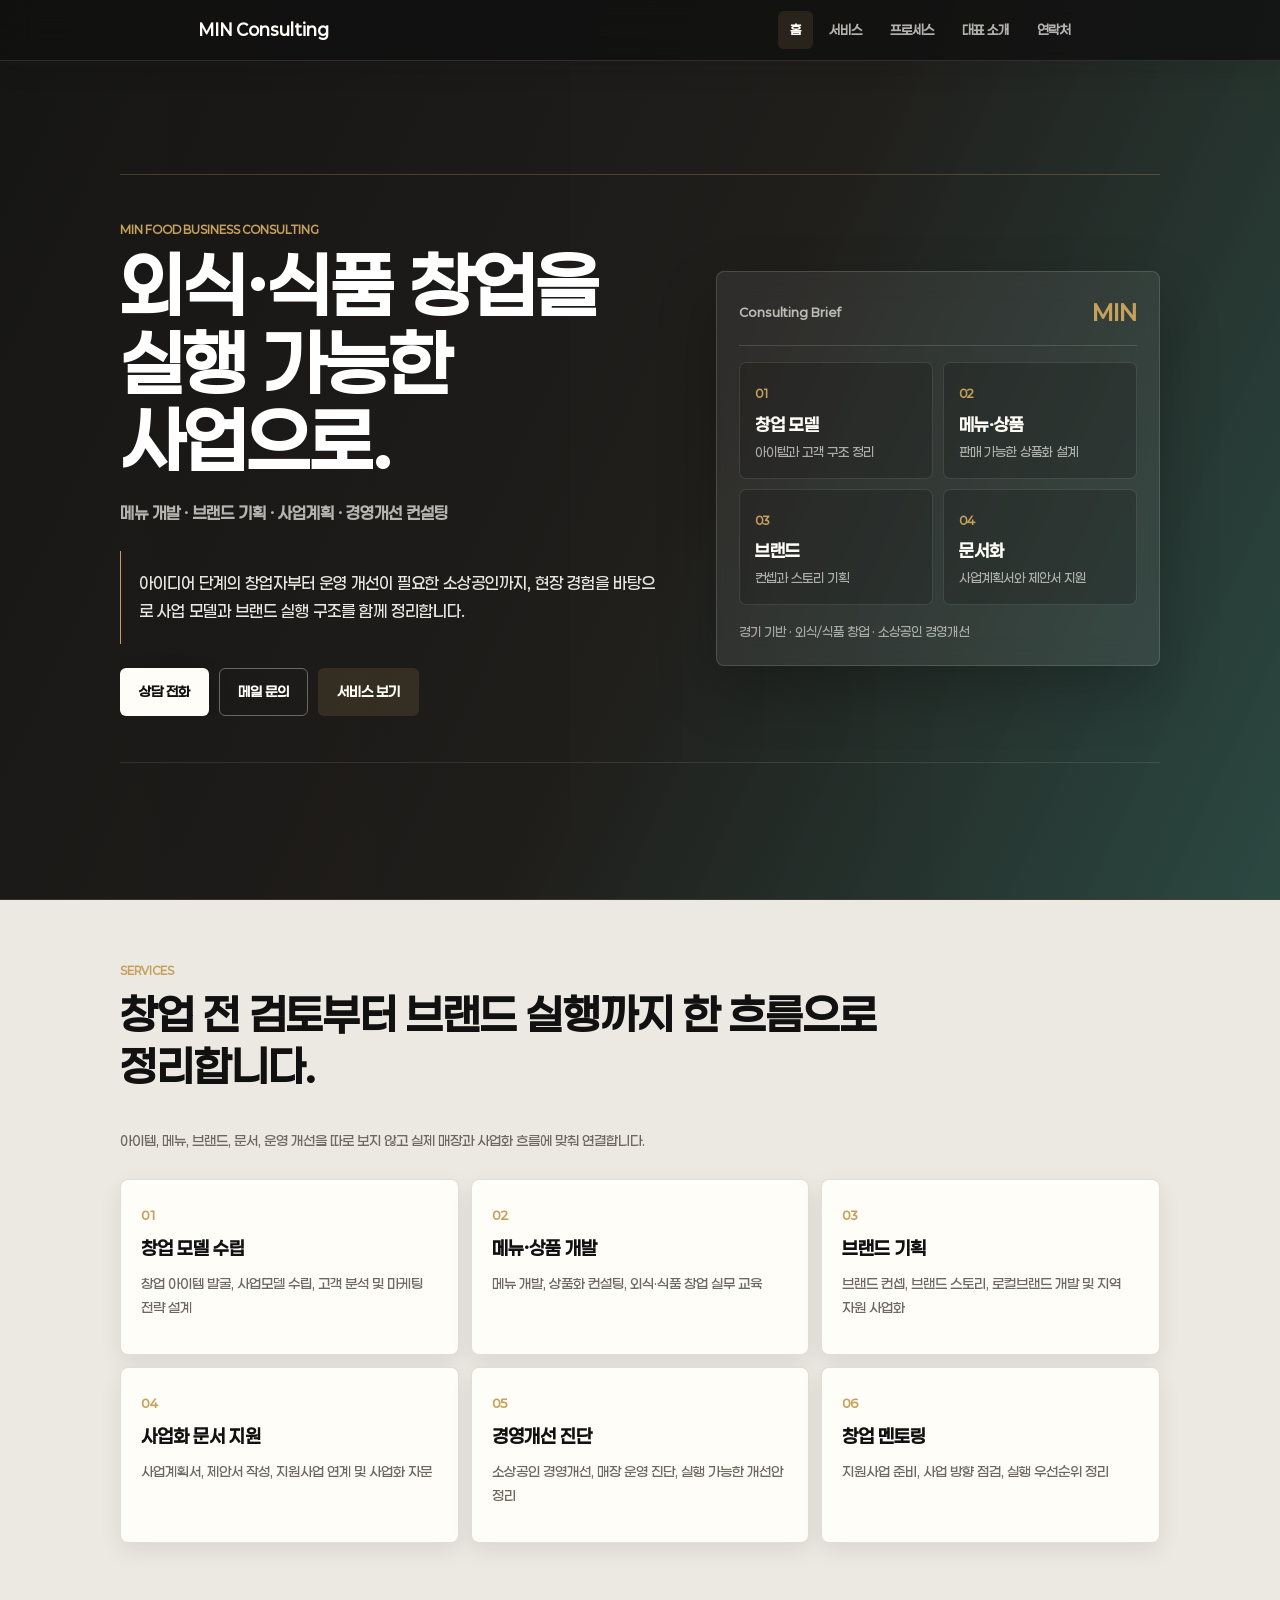
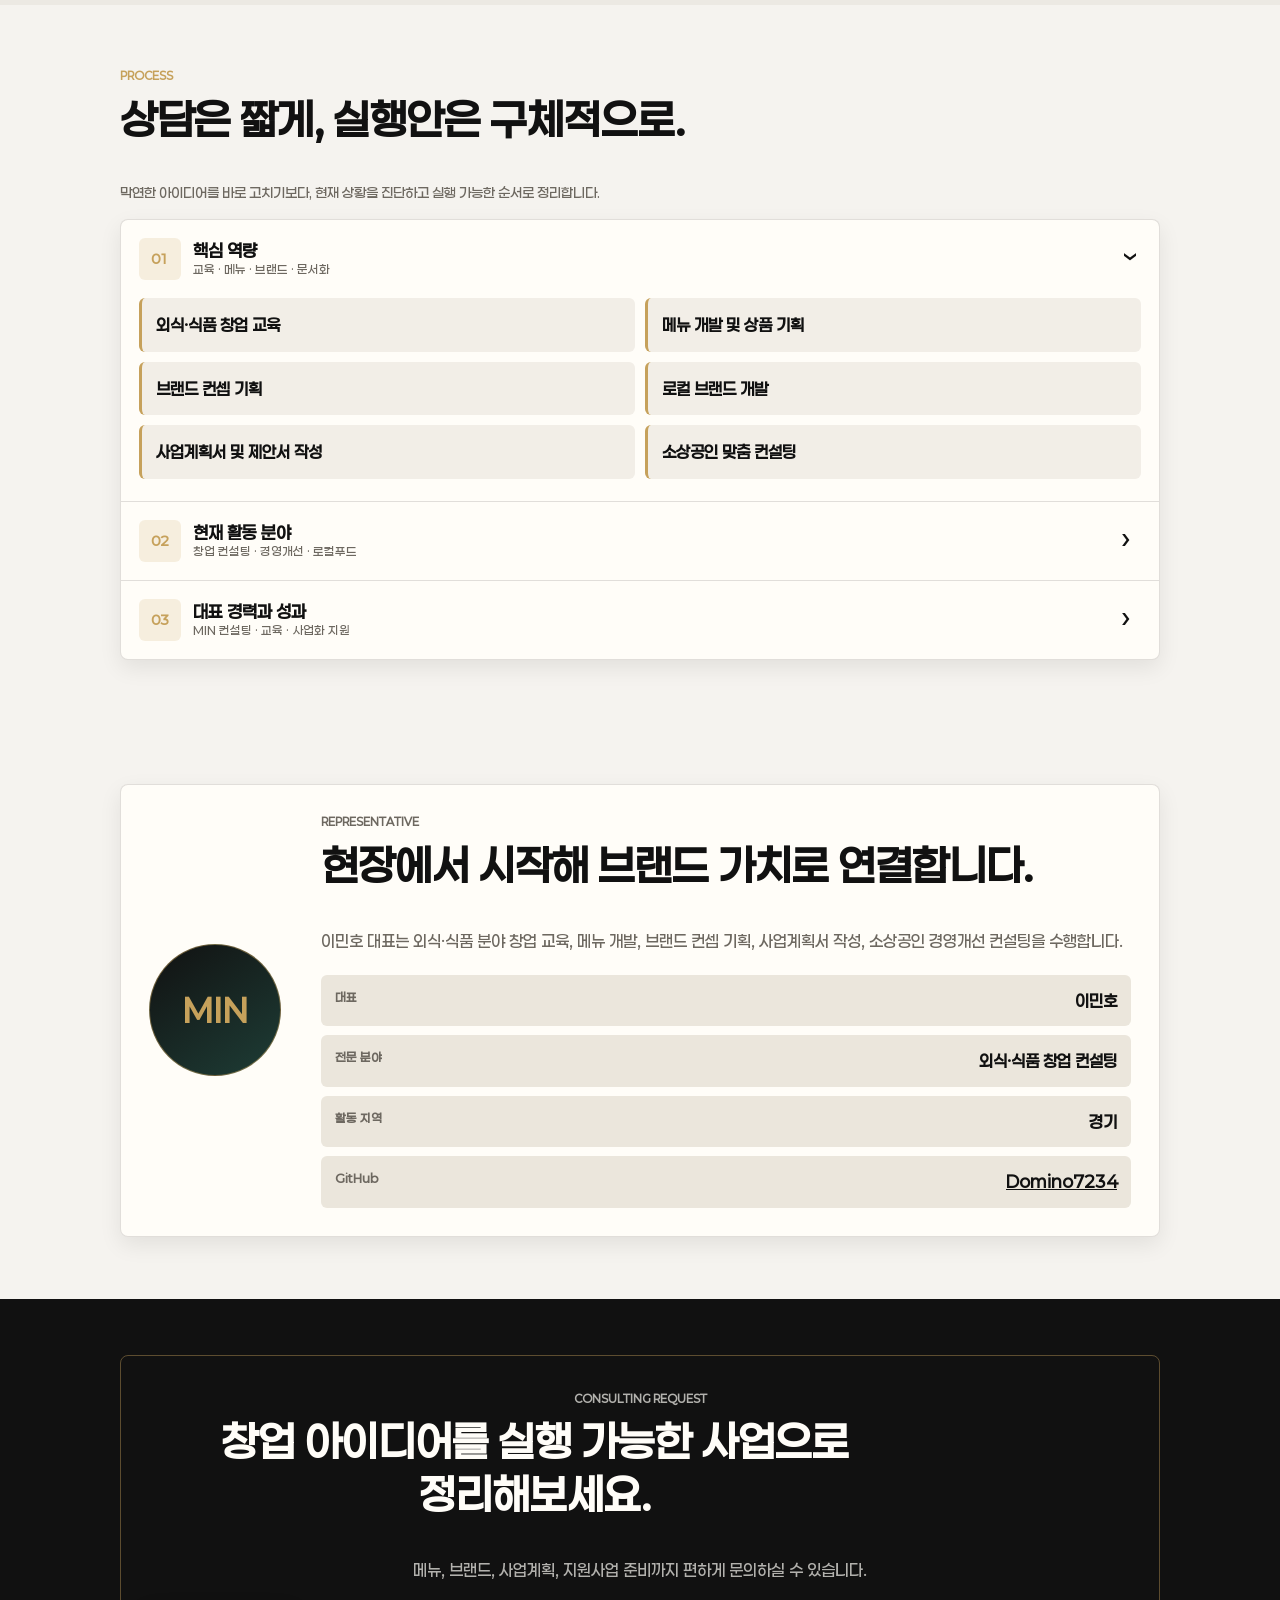
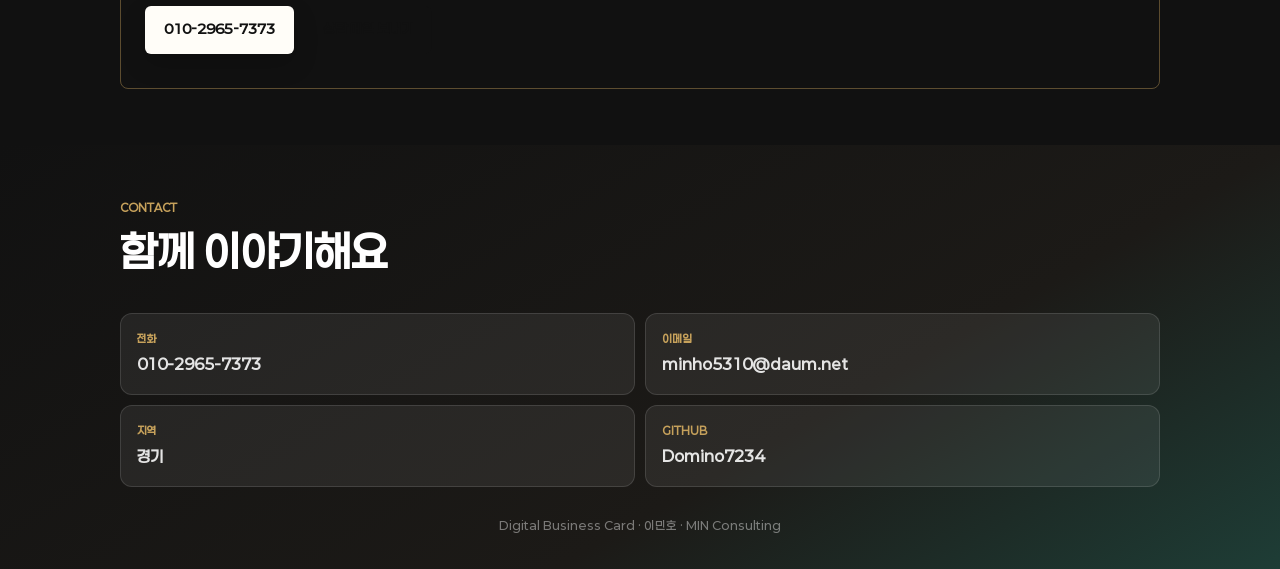
==== index.html @ 5d07cb57 "Redesign homepage as consulting landing page" ====
<!DOCTYPE html>
<html lang="ko">
<head>
  <meta charset="UTF-8">
  <meta name="viewport" content="width=device-width, initial-scale=1.0">
  <meta name="robots" content="index, follow">
  <title>외식·식품 창업 컨설팅 | 메뉴개발·브랜드기획 전문 | MIN 컨설팅</title>
  <meta name="description" content="MIN 외식·식품 창업 컨설팅은 외식·식품 창업 교육, 메뉴 개발, 브랜드 컨셉 기획, 사업계획서 작성 및 소상공인 경영개선 컨설팅을 제공합니다. 지역 자원과 고객 가치를 연결하는 현장 중심 컨설팅 서비스를 만나보세요.">
  <meta name="keywords" content="이민호, MIN 컨설팅, 외식창업컨설팅, 식품창업컨설팅, 브랜드컨셉기획, 메뉴개발컨설팅, 로컬브랜드육성">
  <link rel="canonical" href="https://domino7234.github.io/">

  <!-- 네이버 서치어드바이저 소유확인 meta 태그를 여기에 추가하세요. -->
  <meta name="naver-site-verification" content="aeb1286077ca233926a2002114c1d528a092b69b" />
  <!-- Google Search Console 소유확인 meta 태그를 여기에 추가하세요. -->
  <meta name="google-site-verification" content="A2od-NyFrzpLevlYjCFHyFyH1TAP7k2us31-oEGdANU" />

  <meta property="og:title" content="외식·식품 창업 컨설팅 | 메뉴개발·브랜드기획 전문 | MIN 컨설팅">
  <meta property="og:description" content="MIN 외식·식품 창업 컨설팅은 외식·식품 창업 교육, 메뉴 개발, 브랜드 컨셉 기획, 사업계획서 작성 및 소상공인 경영개선 컨설팅을 제공합니다. 지역 자원과 고객 가치를 연결하는 현장 중심 컨설팅 서비스를 만나보세요.">
  <meta property="og:type" content="profile">
  <meta property="og:url" content="https://domino7234.github.io/">
  <meta property="og:image" content="https://domino7234.github.io/assets/profile.jpg">
  <meta name="theme-color" content="#111111">
  <link rel="icon" type="image/png" href="./assets/favicon.png">
  <link rel="apple-touch-icon" href="./assets/favicon.png">

  <link rel="preconnect" href="https://fonts.googleapis.com">
  <link rel="preconnect" href="https://fonts.gstatic.com" crossorigin>
  <link href="https://fonts.googleapis.com/css2?family=Noto+Sans+KR:wght@400;500;600;700&family=Noto+Serif+KR:wght@500;600;700&display=swap" rel="stylesheet">
  <link rel="stylesheet" href="./style.css">
</head>
<body>
  <a class="skip-link" href="#main">본문 바로가기</a>

  <header class="site-header">
    <nav class="nav" aria-label="주요 메뉴">
      <a class="nav-logo" href="#hero">MIN Consulting</a>
      <button class="nav-toggle" type="button" aria-expanded="false" aria-controls="navLinks" aria-label="메뉴 열기">
        <span></span><span></span><span></span>
      </button>
      <ul class="nav-links" id="navLinks">
        <li><a href="#hero">홈</a></li>
        <li><a href="#services">서비스</a></li>
        <li><a href="#process">프로세스</a></li>
        <li><a href="#profile">대표 소개</a></li>
        <li><a href="#contact">연락처</a></li>
      </ul>
    </nav>
  </header>

  <main id="main">
    <section class="hero" id="hero">
      <div class="hero-inner reveal">
        <div class="hero-copy">
          <p class="eyebrow">MIN Food Business Consulting</p>
          <h1>외식·식품 창업을<br>실행 가능한 사업으로.</h1>
          <p class="hero-title">메뉴 개발 · 브랜드 기획 · 사업계획 · 경영개선 컨설팅</p>
          <p class="hero-message">아이디어 단계의 창업자부터 운영 개선이 필요한 소상공인까지, 현장 경험을 바탕으로 사업 모델과 브랜드 실행 구조를 함께 정리합니다.</p>
          <div class="button-row">
            <a class="btn btn-primary" href="tel:01029657373">상담 전화</a>
            <a class="btn btn-outline" href="mailto:minho5310@daum.net?subject=MIN%20%EC%BB%A8%EC%84%A4%ED%8C%85%20%EB%AC%B8%EC%9D%98">메일 문의</a>
            <a class="btn btn-soft" href="#services">서비스 보기</a>
          </div>
        </div>
        <div class="hero-panel" aria-label="컨설팅 핵심 영역">
          <div class="panel-header">
            <span>Consulting Brief</span>
            <strong>MIN</strong>
          </div>
          <div class="panel-grid">
            <div><span>01</span><b>창업 모델</b><p>아이템과 고객 구조 정리</p></div>
            <div><span>02</span><b>메뉴·상품</b><p>판매 가능한 상품화 설계</p></div>
            <div><span>03</span><b>브랜드</b><p>컨셉과 스토리 기획</p></div>
            <div><span>04</span><b>문서화</b><p>사업계획서와 제안서 지원</p></div>
          </div>
          <p class="panel-note">경기 기반 · 외식/식품 창업 · 소상공인 경영개선</p>
        </div>
      </div>
    </section>

    <section class="section services-section reveal" id="services">
      <div class="section-inner">
        <p class="section-label">Services</p>
        <h2>창업 전 검토부터 브랜드 실행까지 한 흐름으로 정리합니다.</h2>
        <p class="section-guide">아이템, 메뉴, 브랜드, 문서, 운영 개선을 따로 보지 않고 실제 매장과 사업화 흐름에 맞춰 연결합니다.</p>
        <div class="service-grid">
          <article><span>01</span><h3>창업 모델 수립</h3><p>창업 아이템 발굴, 사업모델 수립, 고객 분석 및 마케팅 전략 설계</p></article>
          <article><span>02</span><h3>메뉴·상품 개발</h3><p>메뉴 개발, 상품화 컨설팅, 외식·식품 창업 실무 교육</p></article>
          <article><span>03</span><h3>브랜드 기획</h3><p>브랜드 컨셉, 브랜드 스토리, 로컬브랜드 개발 및 지역 자원 사업화</p></article>
          <article><span>04</span><h3>사업화 문서 지원</h3><p>사업계획서, 제안서 작성, 지원사업 연계 및 사업화 자문</p></article>
          <article><span>05</span><h3>경영개선 진단</h3><p>소상공인 경영개선, 매장 운영 진단, 실행 가능한 개선안 정리</p></article>
          <article><span>06</span><h3>창업 멘토링</h3><p>지원사업 준비, 사업 방향 점검, 실행 우선순위 정리</p></article>
        </div>
      </div>
    </section>

    <section class="section process-section reveal" id="process">
      <div class="section-inner">
        <p class="section-label">Process</p>
        <h2>상담은 짧게, 실행안은 구체적으로.</h2>
        <p class="section-guide">막연한 아이디어를 바로 고치기보다, 현재 상황을 진단하고 실행 가능한 순서로 정리합니다.</p>

        <div class="accordion" data-accordion>
          <article class="acc-item open">
            <button class="acc-head" type="button" aria-expanded="true">
              <span class="acc-index">01</span>
              <span><strong>핵심 역량</strong><small>교육 · 메뉴 · 브랜드 · 문서화</small></span>
              <span class="acc-arrow">›</span>
            </button>
            <div class="acc-body">
              <ul class="card-list two-col">
                <li>외식·식품 창업 교육</li>
                <li>메뉴 개발 및 상품 기획</li>
                <li>브랜드 컨셉 기획</li>
                <li>로컬 브랜드 개발</li>
                <li>사업계획서 및 제안서 작성</li>
                <li>소상공인 맞춤 컨설팅</li>
              </ul>
            </div>
          </article>

          <article class="acc-item">
            <button class="acc-head" type="button" aria-expanded="false">
              <span class="acc-index">02</span>
              <span><strong>현재 활동 분야</strong><small>창업 컨설팅 · 경영개선 · 로컬푸드</small></span>
              <span class="acc-arrow">›</span>
            </button>
            <div class="acc-body">
              <ul class="detail-list">
                <li>외식·식품 창업 컨설팅</li>
                <li>창업 및 경영개선 교육</li>
                <li>메뉴 개발 및 상품화 지원</li>
                <li>브랜드 컨셉 및 로컬브랜드 기획</li>
                <li>사업계획서 및 제안서 작성 지원</li>
                <li>소상공인 맞춤형 경영 컨설팅</li>
                <li>로컬푸드 및 지역특화사업 컨설팅</li>
                <li>창업 지원사업 멘토링 및 자문</li>
              </ul>
            </div>
          </article>

          <article class="acc-item">
            <button class="acc-head" type="button" aria-expanded="false">
              <span class="acc-index">03</span>
              <span><strong>대표 경력과 성과</strong><small>MIN 컨설팅 · 교육 · 사업화 지원</small></span>
              <span class="acc-arrow">›</span>
            </button>
            <div class="acc-body">
              <div class="timeline">
                <div><b>MIN 외식·식품 창업 컨설팅 대표</b><p>외식·식품 분야 창업 교육 및 컨설팅 수행</p></div>
                <div><b>소상공인 멘토링</b><p>경영개선, 창업 멘토링, 매장 운영 진단 지원</p></div>
                <div><b>메뉴·상품화 컨설팅</b><p>메뉴 개발, 상품화, 브랜드 컨셉 및 로컬브랜드 기획 지원</p></div>
                <div><b>사업계획 컨설팅</b><p>사업계획서, 제안서, 지역 자원 활용 사업화 및 로컬푸드 사업 지원</p></div>
              </div>
            </div>
          </article>
        </div>
      </div>
    </section>

    <section class="section profile-section reveal" id="profile">
      <div class="section-inner">
        <div class="profile-card">
          <div class="profile-mark" aria-hidden="true">MIN</div>
          <div>
            <p class="section-label">Representative</p>
            <h2>현장에서 시작해 브랜드 가치로 연결합니다.</h2>
            <p>이민호 대표는 외식·식품 분야 창업 교육, 메뉴 개발, 브랜드 컨셉 기획, 사업계획서 작성, 소상공인 경영개선 컨설팅을 수행합니다.</p>
            <dl class="meta-list">
              <div><dt>대표</dt><dd>이민호</dd></div>
              <div><dt>전문 분야</dt><dd>외식·식품 창업 컨설팅</dd></div>
              <div><dt>활동 지역</dt><dd>경기</dd></div>
              <div><dt>GitHub</dt><dd><a href="https://github.com/Domino7234" target="_blank" rel="noopener">Domino7234</a></dd></div>
            </dl>
          </div>
        </div>
      </div>
    </section>

    <section class="cta-section reveal" aria-labelledby="ctaTitle">
      <div class="section-inner cta-card">
        <p class="section-label">Consulting Request</p>
        <h2 id="ctaTitle">창업 아이디어를 실행 가능한 사업으로 정리해보세요.</h2>
        <p>메뉴, 브랜드, 사업계획, 지원사업 준비까지 편하게 문의하실 수 있습니다.</p>
        <div class="button-row center">
          <a class="btn btn-primary" href="tel:01029657373">010-2965-7373</a>
          <a class="btn btn-outline dark" href="mailto:minho5310@daum.net?subject=MIN%20%EC%BB%A8%EC%84%A4%ED%8C%85%20%EB%AC%B8%EC%9D%98">상담 메일 보내기</a>
        </div>
      </div>
    </section>

    <section class="contact-section reveal" id="contact">
      <div class="section-inner">
        <p class="section-label">Contact</p>
        <h2>함께 이야기해요</h2>
        <div class="contact-grid">
          <a href="tel:01029657373"><span>전화</span><strong>010-2965-7373</strong></a>
          <a href="mailto:minho5310@daum.net?subject=MIN%20%EC%BB%A8%EC%84%A4%ED%8C%85%20%EB%AC%B8%EC%9D%98"><span>이메일</span><strong>minho5310@daum.net</strong></a>
          <div><span>지역</span><strong>경기</strong></div>
          <a href="https://github.com/Domino7234" target="_blank" rel="noopener"><span>GitHub</span><strong>Domino7234</strong></a>
        </div>
        <p class="copyright">Digital Business Card · 이민호 · MIN Consulting</p>
      </div>
    </section>
  </main>

  <script src="./script.js"></script>
</body>
</html>
---- style.css ----
@font-face {
  font-family: "Paperlogy";
  src: url("./assets/fonts/Paperlogy-5Medium.ttf") format("truetype");
  font-weight: 500;
  font-style: normal;
  font-display: swap;
}

:root {
  --bg: #f5f3ef;
  --surface: #fffdf8;
  --surface-2: #ebe6dc;
  --ink: #171614;
  --muted: #6d6860;
  --green: #1e3d36;
  --green-2: #31584f;
  --gold: #c6a15b;
  --clay: #8f6a49;
  --blue: #343b42;
  --charcoal: #111111;
  --charcoal-2: #1c1a17;
  --line: rgba(23, 22, 20, 0.13);
  --line-dark: rgba(255, 253, 248, 0.14);
  --shadow: 0 18px 44px rgba(17, 17, 17, 0.13);
  --shadow-soft: 0 8px 22px rgba(17, 17, 17, 0.08);
  --radius: 8px;
  --sans: "Paperlogy", "Noto Sans KR", system-ui, sans-serif;
  --serif: "Paperlogy", "Noto Serif KR", serif;
}

* {
  box-sizing: border-box;
}

html {
  scroll-behavior: smooth;
}

body {
  margin: 0;
  overflow-x: hidden;
  background: var(--bg);
  color: var(--ink);
  font-family: var(--sans);
  line-height: 1.72;
  word-break: keep-all;
}

body::before {
  content: "";
  position: fixed;
  inset: 0;
  z-index: -1;
  pointer-events: none;
  background:
    linear-gradient(90deg, rgba(198, 161, 91, 0.08), transparent 38%),
    linear-gradient(180deg, rgba(17, 17, 17, 0.04), transparent 34%);
}

img {
  display: block;
  max-width: 100%;
}

a {
  color: inherit;
}

.skip-link {
  position: fixed;
  top: -60px;
  left: 12px;
  z-index: 1000;
  padding: 10px 14px;
  border-radius: 8px;
  background: #fff;
}

.skip-link:focus {
  top: 12px;
}

.site-header {
  position: fixed;
  inset: 0 0 auto;
  z-index: 50;
  border-bottom: 1px solid rgba(255, 253, 248, 0.12);
  background: rgba(17, 17, 17, 0.82);
  backdrop-filter: blur(16px);
  box-shadow: 0 8px 24px rgba(17, 17, 17, 0.12);
}

.nav {
  width: min(100%, 920px);
  height: 60px;
  margin: 0 auto;
  padding: 0 18px;
  display: flex;
  align-items: center;
  justify-content: space-between;
}

.nav-logo {
  text-decoration: none;
  font-family: var(--serif);
  font-weight: 700;
  color: var(--surface);
  letter-spacing: 0;
}

.nav-toggle {
  width: 44px;
  height: 44px;
  border: 0;
  border-radius: 8px;
  background: rgba(255, 253, 248, 0.1);
  display: grid;
  place-content: center;
  gap: 4px;
  cursor: pointer;
}

.nav-toggle span {
  width: 18px;
  height: 2px;
  display: block;
  border-radius: 2px;
  background: var(--surface);
}

.nav-links {
  position: fixed;
  left: 14px;
  right: 14px;
  top: 68px;
  display: none;
  margin: 0;
  padding: 8px;
  list-style: none;
  border: 1px solid var(--line);
  border-color: var(--line-dark);
  border-radius: 8px;
  background: rgba(17, 17, 17, 0.96);
  box-shadow: 0 18px 42px rgba(0, 0, 0, 0.32);
}

.nav-links.open {
  display: grid;
}

.nav-links a {
  min-height: 44px;
  padding: 10px 14px;
  border-radius: 6px;
  display: flex;
  align-items: center;
  text-decoration: none;
  color: rgba(255, 253, 248, 0.68);
  font-size: 14px;
  font-weight: 700;
}

.nav-links a.active,
.nav-links a:hover {
  background: rgba(198, 161, 91, 0.13);
  color: var(--surface);
}

.hero {
  min-height: 100svh;
  padding: 96px 20px 58px;
  display: flex;
  align-items: center;
  justify-content: center;
  background:
    linear-gradient(115deg, rgba(17, 17, 17, 0.98), rgba(28, 26, 23, 0.98) 54%, rgba(30, 61, 54, 0.94)),
    linear-gradient(90deg, rgba(198, 161, 91, 0.18), transparent);
  border-bottom: 1px solid rgba(198, 161, 91, 0.2);
}

.hero-inner {
  width: min(100%, 1040px);
  display: grid;
  gap: 28px;
  text-align: left;
  border-top: 1px solid rgba(198, 161, 91, 0.28);
  border-bottom: 1px solid rgba(255, 253, 248, 0.1);
  padding: 34px 0;
}

.hero-copy {
  min-width: 0;
  max-width: 100%;
  overflow: hidden;
}

.hero-photo-wrap,
.profile-image-frame {
  position: relative;
  width: 142px;
  height: 142px;
  margin: 0 auto;
}

.hero-photo-wrap::before,
.profile-image-frame::before {
  content: "";
  position: absolute;
  inset: -10px;
  border: 1px solid rgba(198, 161, 91, 0.46);
  border-radius: 50%;
}

.hero-photo,
.profile-image-frame img {
  width: 100%;
  height: 100%;
  border: 2px solid rgba(255, 253, 248, 0.86);
  border-radius: 50%;
  object-fit: cover;
  box-shadow: 0 18px 44px rgba(0, 0, 0, 0.36);
  background: rgba(255, 255, 255, 0.08);
}

.photo-fallback {
  position: absolute;
  inset: 0;
  z-index: -1;
  border: 2px solid rgba(255, 253, 248, 0.86);
  border-radius: 50%;
  display: grid;
  place-items: center;
  background: linear-gradient(150deg, var(--charcoal-2), var(--gold));
  color: #fff;
  font-family: var(--serif);
  font-size: 34px;
  font-weight: 700;
  letter-spacing: 0.08em;
}

.photo-missing img {
  display: none;
}

.photo-missing .photo-fallback {
  z-index: 1;
}

.photo-fallback.small {
  font-size: 28px;
}

.eyebrow,
.section-label {
  margin: 0 0 8px;
  color: var(--gold);
  font-size: 11px;
  font-weight: 700;
  letter-spacing: 0;
  text-transform: uppercase;
}

h1,
h2,
h3,
p {
  margin-top: 0;
}

h1 {
  margin-bottom: 18px;
  color: #fff;
  font-family: var(--serif);
  font-size: clamp(42px, 11vw, 72px);
  font-weight: 600;
  letter-spacing: 0;
  line-height: 1.08;
}

.hero-title,
.hero-location {
  margin-bottom: 8px;
  color: rgba(255, 253, 248, 0.68);
  font-weight: 600;
}

.hero-message {
  margin: 24px 0;
  padding: 18px 0 18px 18px;
  border-left: 1px solid var(--gold);
  border-radius: 0;
  background: transparent;
  color: rgba(255, 253, 248, 0.9);
  font-family: var(--serif);
  font-size: 16px;
  line-height: 1.8;
  text-align: left;
  width: 100%;
  max-width: 620px;
  white-space: normal;
  word-break: normal;
  overflow-wrap: anywhere;
}

.hero-panel {
  padding: 22px;
  border: 1px solid rgba(255, 253, 248, 0.14);
  border-radius: var(--radius);
  background: rgba(255, 253, 248, 0.07);
  box-shadow: 0 24px 60px rgba(0, 0, 0, 0.24);
  backdrop-filter: blur(14px);
}

.panel-header {
  padding-bottom: 14px;
  border-bottom: 1px solid rgba(255, 253, 248, 0.14);
  display: flex;
  align-items: center;
  justify-content: space-between;
  gap: 18px;
  color: rgba(255, 253, 248, 0.68);
  font-size: 12px;
  font-weight: 800;
}

.panel-header strong {
  color: var(--gold);
  font-family: var(--serif);
  font-size: 22px;
}

.panel-grid {
  display: grid;
  gap: 10px;
  margin-top: 16px;
}

.panel-grid div {
  padding: 15px;
  border: 1px solid rgba(255, 253, 248, 0.11);
  border-radius: 7px;
  background: rgba(17, 17, 17, 0.24);
}

.panel-grid span {
  color: var(--gold);
  font-size: 11px;
  font-weight: 900;
}

.panel-grid b {
  display: block;
  margin-top: 4px;
  color: var(--surface);
  font-size: 17px;
}

.panel-grid p {
  margin: 4px 0 0;
  color: rgba(255, 253, 248, 0.62);
  font-size: 13px;
  line-height: 1.5;
}

.panel-note {
  margin: 16px 0 0;
  color: rgba(255, 253, 248, 0.58);
  font-size: 13px;
}

.keyword-row {
  display: grid;
  grid-template-columns: minmax(0, 1fr) minmax(0, 1fr);
  gap: 8px;
  margin-bottom: 22px;
  max-width: 100%;
}

.keyword-row span {
  min-width: 0;
  width: 100%;
  padding: 6px 12px;
  border: 1px solid rgba(255, 253, 248, 0.18);
  border-radius: 6px;
  background: rgba(255, 253, 248, 0.05);
  color: rgba(255, 253, 248, 0.76);
  font-size: 12px;
  font-weight: 700;
  overflow-wrap: anywhere;
  text-align: center;
}

.button-row {
  display: flex;
  flex-wrap: wrap;
  justify-content: flex-start;
  gap: 10px;
  width: 100%;
}

.button-row.center {
  margin-top: 22px;
}

.btn {
  min-height: 48px;
  padding: 12px 18px;
  border: 1px solid transparent;
  border-radius: 6px;
  display: inline-flex;
  align-items: center;
  justify-content: center;
  text-decoration: none;
  font-size: 14px;
  font-weight: 800;
  line-height: 1.35;
  text-align: center;
  transition: transform 0.2s ease, box-shadow 0.2s ease, background 0.2s ease;
}

.btn:hover {
  transform: translateY(-2px);
}

.btn-primary {
  background: var(--surface);
  color: var(--charcoal);
  box-shadow: 0 10px 24px rgba(0, 0, 0, 0.18);
}

.btn-outline {
  border-color: rgba(255, 253, 248, 0.34);
  color: var(--surface);
  background: transparent;
}

.btn-outline.dark {
  border-color: rgba(17, 17, 17, 0.24);
  color: var(--charcoal);
}

.btn-soft {
  background: rgba(198, 161, 91, 0.14);
  color: var(--surface);
}

.section {
  padding: 62px 20px;
}

.section-inner {
  width: min(100%, 1040px);
  margin: 0 auto;
}

.section h2,
.cta-card h2,
.contact-section h2 {
  color: var(--charcoal);
  font-family: var(--serif);
  font-size: clamp(26px, 6vw, 42px);
  line-height: 1.25;
  max-width: 780px;
}

.section-guide {
  color: var(--muted);
  font-size: 14px;
  max-width: 680px;
}

.profile-card {
  padding: 24px;
  border: 1px solid var(--line);
  border-radius: var(--radius);
  background: var(--surface);
  box-shadow: var(--shadow-soft);
  display: grid;
  gap: 22px;
}

.profile-card p {
  color: var(--muted);
}

.profile-mark {
  width: 132px;
  aspect-ratio: 1;
  border: 1px solid rgba(198, 161, 91, 0.48);
  border-radius: 50%;
  display: grid;
  place-items: center;
  background: linear-gradient(145deg, var(--charcoal), var(--green));
  color: var(--gold);
  font-family: var(--serif);
  font-size: 32px;
  font-weight: 800;
}

.meta-list {
  display: grid;
  gap: 9px;
  margin: 20px 0 0;
}

.meta-list div {
  padding: 12px 14px;
  border-radius: 6px;
  display: flex;
  justify-content: space-between;
  gap: 12px;
  background: var(--surface-2);
}

.meta-list dt {
  color: var(--muted);
  font-size: 12px;
  font-weight: 700;
}

.meta-list dd {
  margin: 0;
  color: var(--charcoal);
  font-weight: 800;
  text-align: right;
}

.accordion {
  overflow: hidden;
  border: 1px solid var(--line);
  border-radius: var(--radius);
  background: var(--surface);
  box-shadow: var(--shadow-soft);
}

.acc-item + .acc-item {
  border-top: 1px solid var(--line);
}

.acc-head {
  width: 100%;
  min-height: 76px;
  padding: 18px;
  border: 0;
  display: grid;
  grid-template-columns: 42px 1fr 24px;
  align-items: center;
  gap: 12px;
  background: transparent;
  color: var(--charcoal);
  text-align: left;
  cursor: pointer;
  font-family: inherit;
}

.acc-head strong {
  display: block;
  font-size: 17px;
}

.acc-head small {
  display: block;
  color: var(--muted);
  font-size: 12px;
  line-height: 1.5;
}

.acc-index {
  width: 42px;
  height: 42px;
  border-radius: 6px;
  display: grid;
  place-items: center;
  background: rgba(198, 161, 91, 0.16);
  color: var(--gold);
  font-weight: 900;
}

.acc-arrow {
  font-size: 28px;
  transform: rotate(90deg);
  transition: transform 0.2s ease;
}

.acc-item:not(.open) .acc-arrow {
  transform: rotate(0);
}

.acc-body {
  display: none;
  padding: 0 18px 22px;
}

.acc-item.open .acc-body {
  display: block;
}

.card-list,
.detail-list {
  list-style: none;
  margin: 0;
  padding: 0;
  display: grid;
  gap: 10px;
}

.card-list li,
.detail-list li {
  padding: 13px 14px;
  border-left: 3px solid var(--gold);
  border-radius: 6px;
  background: #f2eee7;
  color: var(--charcoal);
  font-weight: 700;
}

.detail-list li {
  border-left-color: var(--green-2);
}

.timeline {
  display: grid;
  gap: 13px;
  border-left: 2px solid rgba(191, 143, 69, 0.4);
  padding-left: 18px;
}

.timeline div {
  position: relative;
}

.timeline div::before {
  content: "";
  position: absolute;
  left: -23px;
  top: 7px;
  width: 8px;
  height: 8px;
  border-radius: 50%;
  background: var(--gold);
}

.timeline b {
  color: var(--charcoal);
}

.timeline p {
  margin: 3px 0 0;
  color: var(--muted);
  font-size: 13px;
}

.services-section {
  background: #ece9e3;
}

.process-section {
  background: var(--bg);
}

.service-grid {
  display: grid;
  gap: 12px;
  margin-top: 26px;
}

.service-grid article {
  padding: 20px;
  border: 1px solid var(--line);
  border-radius: var(--radius);
  background: var(--surface);
  box-shadow: var(--shadow-soft);
  min-height: 176px;
}

.service-grid span {
  color: var(--gold);
  font-size: 12px;
  font-weight: 900;
  letter-spacing: 0;
}

.service-grid h3 {
  margin: 6px 0 8px;
  color: var(--charcoal);
  font-size: 18px;
}

.service-grid p {
  margin: 0;
  color: var(--muted);
  font-size: 14px;
}

.cta-section {
  padding: 56px 20px;
  background: var(--charcoal);
}

.cta-card {
  padding: 34px 24px;
  border: 1px solid rgba(198, 161, 91, 0.42);
  border-radius: var(--radius);
  background: transparent;
  text-align: center;
  box-shadow: none;
}

.cta-card p {
  color: rgba(255, 253, 248, 0.68);
}

.cta-card h2 {
  color: var(--surface);
}

.contact-section {
  padding: 54px 20px 34px;
  background: linear-gradient(150deg, #111111, #1c1a17 64%, #1e3d36);
}

.contact-section h2 {
  color: #fff;
}

.contact-grid {
  display: grid;
  gap: 10px;
  margin-top: 18px;
}

.contact-grid a,
.contact-grid div {
  min-height: 72px;
  padding: 16px;
  border: 1px solid rgba(255, 255, 255, 0.12);
  border-radius: 12px;
  display: grid;
  gap: 3px;
  background: rgba(255, 255, 255, 0.07);
  text-decoration: none;
}

.contact-grid span {
  color: var(--gold);
  font-size: 11px;
  font-weight: 900;
  letter-spacing: 0;
  text-transform: uppercase;
}

.contact-grid strong {
  color: rgba(255, 255, 255, 0.88);
  font-size: 15px;
  min-width: 0;
  overflow-wrap: anywhere;
}

.copyright {
  margin: 28px 0 0;
  color: rgba(255, 255, 255, 0.42);
  font-size: 12px;
  text-align: center;
}

.reveal {
  opacity: 1;
  transform: none;
}

.reveal.visible {
  opacity: 1;
  transform: none;
}

@media (min-width: 680px) {
  .nav-toggle {
    display: none;
  }

  .nav-links {
    position: static;
    display: flex;
    align-items: center;
    gap: 4px;
    padding: 0;
    border: 0;
    border-radius: 0;
    background: transparent;
    box-shadow: none;
  }

  .nav-links a {
    min-height: 36px;
    padding: 8px 12px;
    font-size: 13px;
  }

  .hero-inner {
    grid-template-columns: minmax(0, 1.1fr) minmax(320px, 0.9fr);
    align-items: center;
    gap: 54px;
    text-align: left;
    padding: 46px 0;
  }

  .panel-grid {
    grid-template-columns: 1fr 1fr;
  }

  .service-grid {
    grid-template-columns: repeat(3, 1fr);
  }

  .profile-card {
    grid-template-columns: 150px 1fr;
    align-items: center;
    padding: 28px;
  }

  .two-col,
  .contact-grid {
    grid-template-columns: 1fr 1fr;
  }
}

@media (max-width: 420px) {
  .nav {
    padding-inline: 14px;
  }

  .nav-logo {
    font-size: 14px;
  }

  .hero {
    padding-inline: 16px;
  }

  .hero-inner {
    padding-block: 28px;
    text-align: left;
  }

  .section,
  .cta-section,
  .contact-section {
    padding-inline: 16px;
  }

  .hero-message {
    max-width: 100%;
    padding-left: 14px;
    font-size: 15px;
  }

  .hero-panel {
    padding: 18px;
  }

  .keyword-row span {
    padding-inline: 8px;
    font-size: 11px;
  }

  .btn {
    flex: 1 1 100%;
    padding-inline: 14px;
  }

  .meta-list div {
    display: grid;
    justify-content: stretch;
    gap: 3px;
  }

  .meta-list dd {
    text-align: left;
    overflow-wrap: anywhere;
  }

  .acc-head {
    grid-template-columns: 38px minmax(0, 1fr) 22px;
    gap: 10px;
    padding: 16px 14px;
  }

  .acc-index {
    width: 38px;
    height: 38px;
  }

  .contact-grid a,
  .contact-grid div {
    padding: 15px;
  }
}
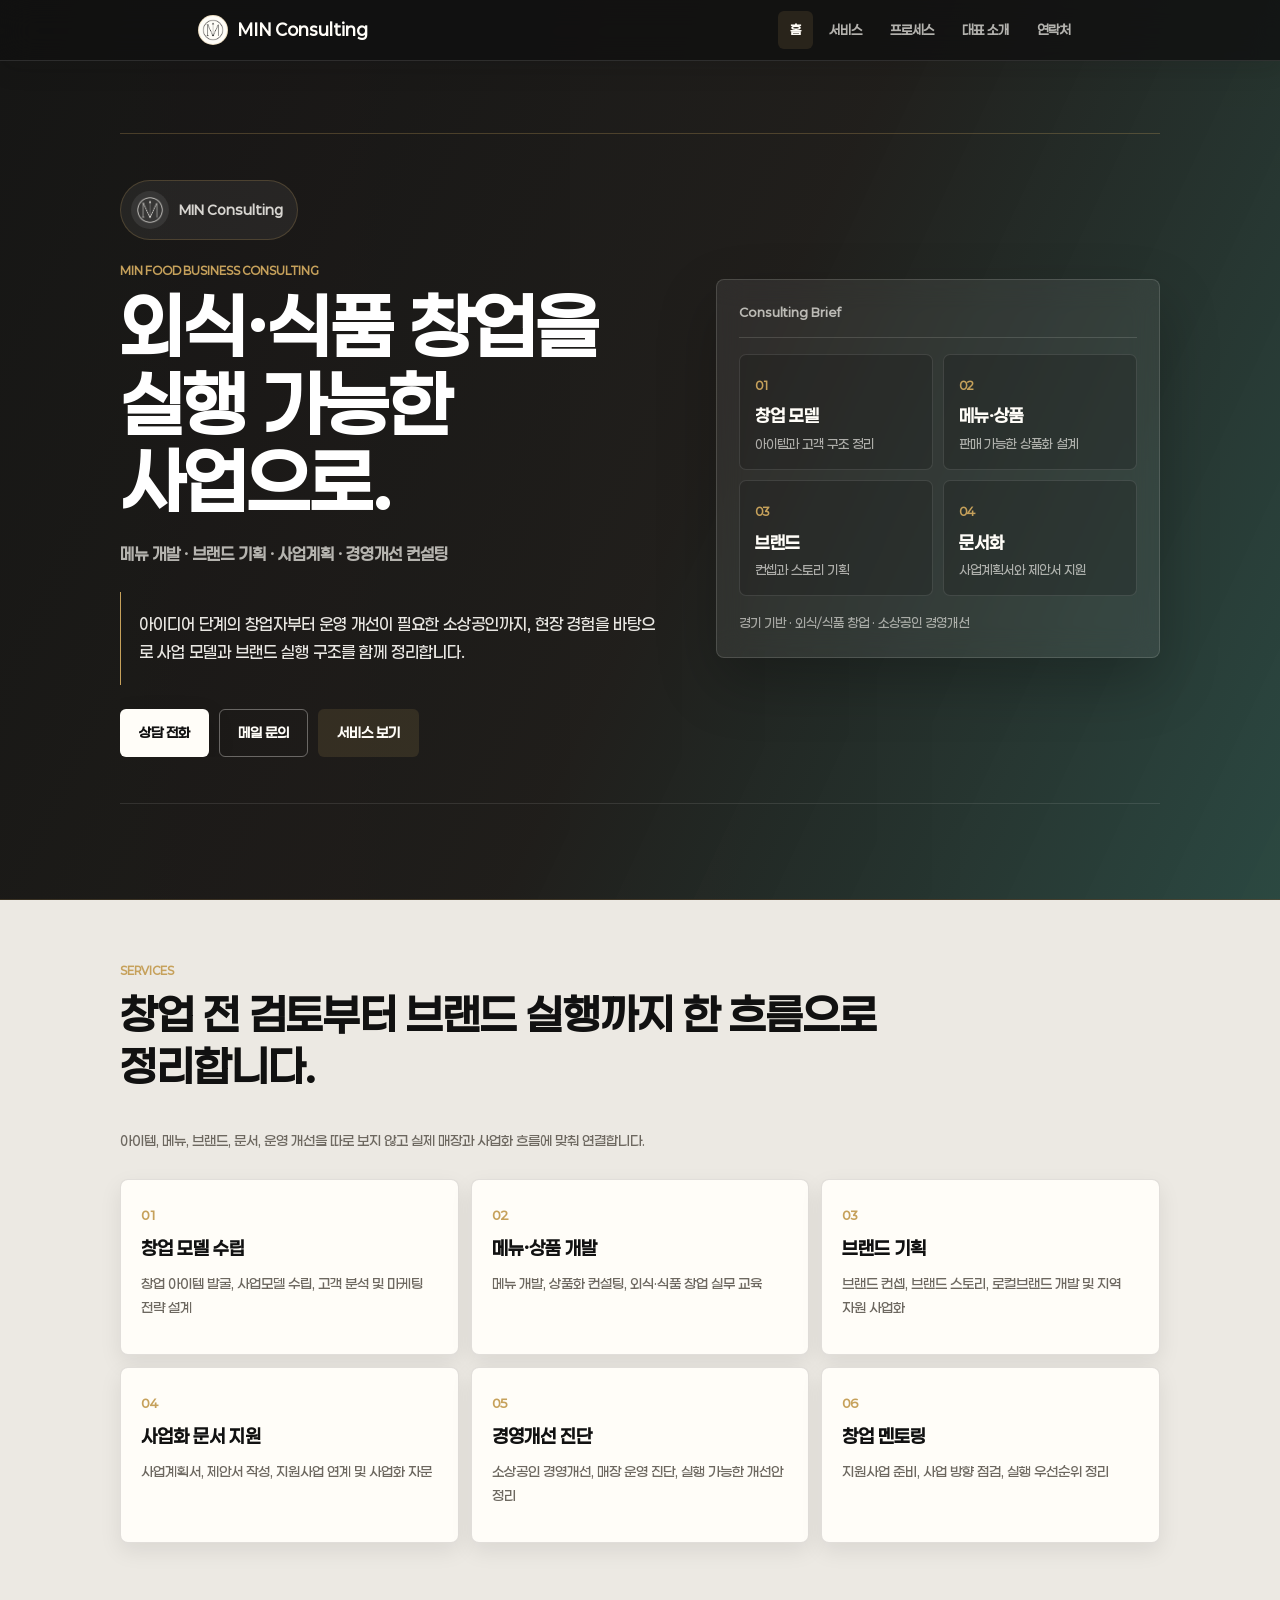
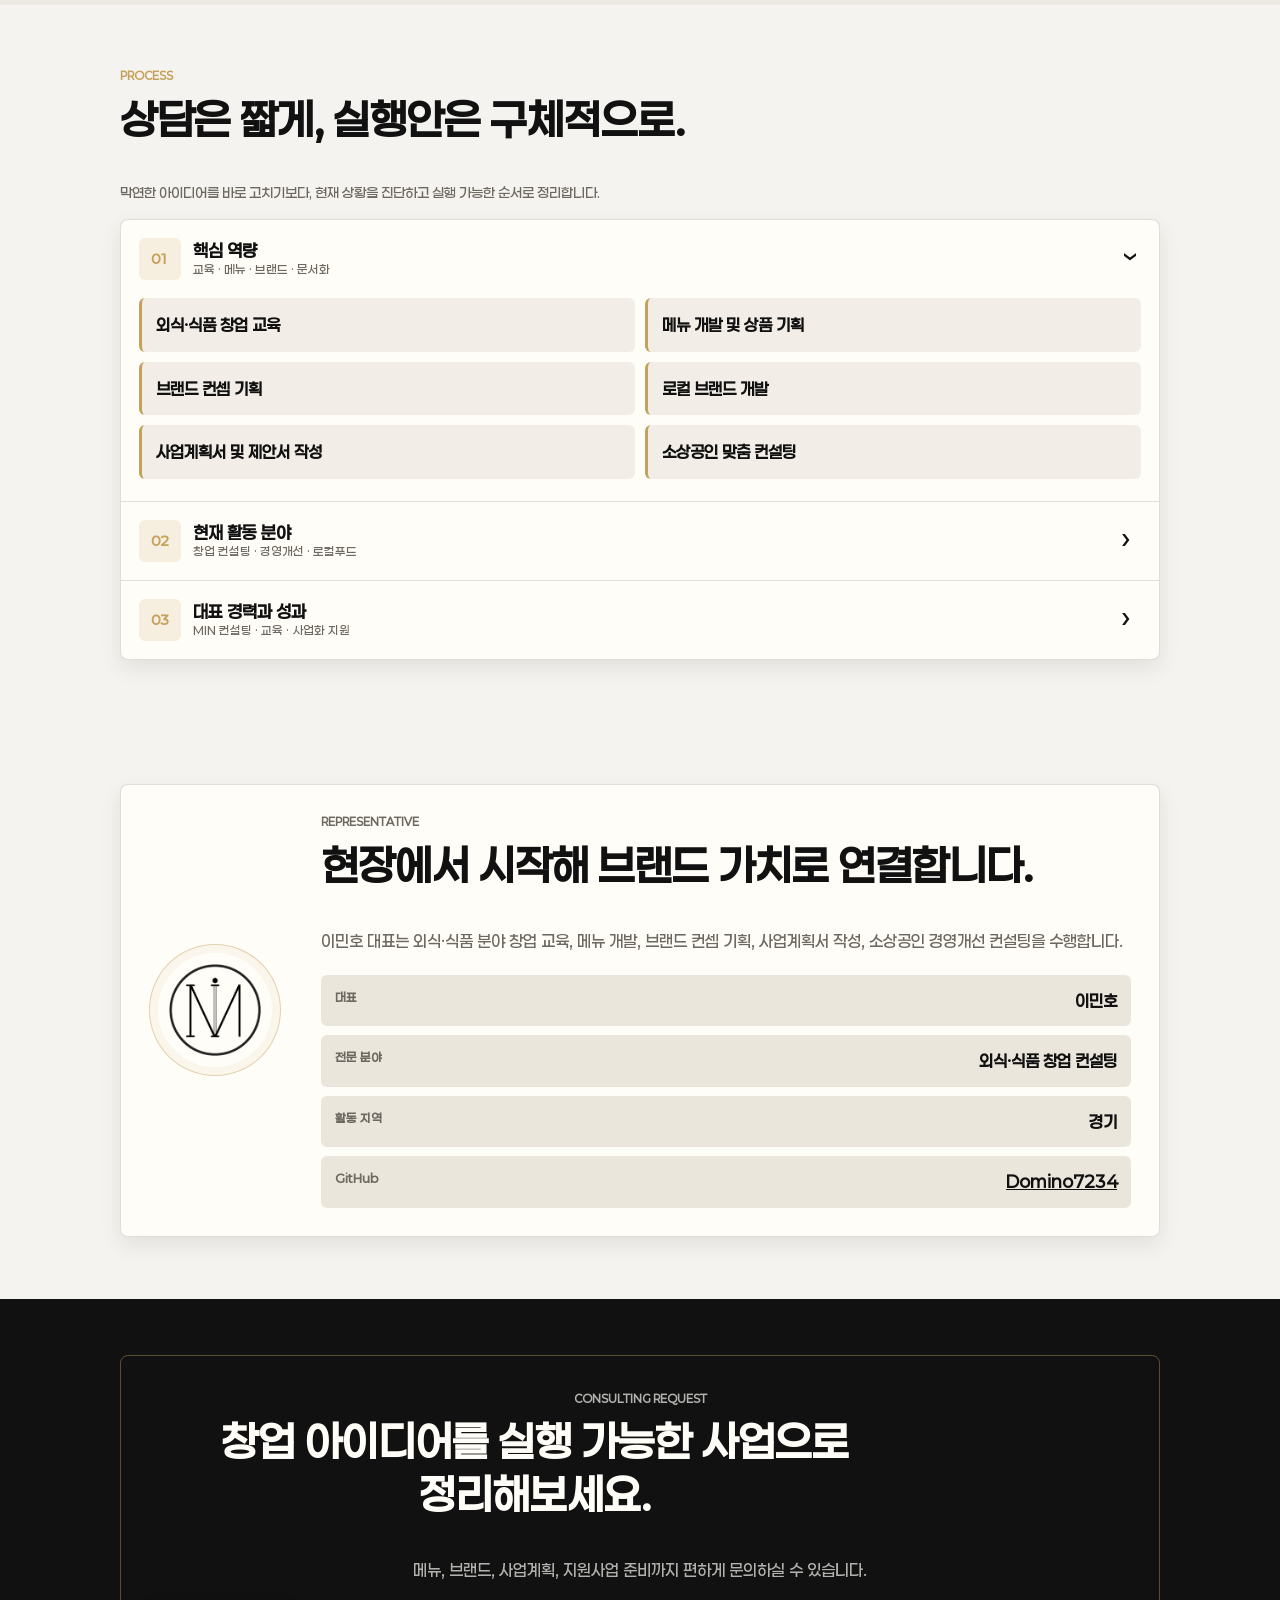
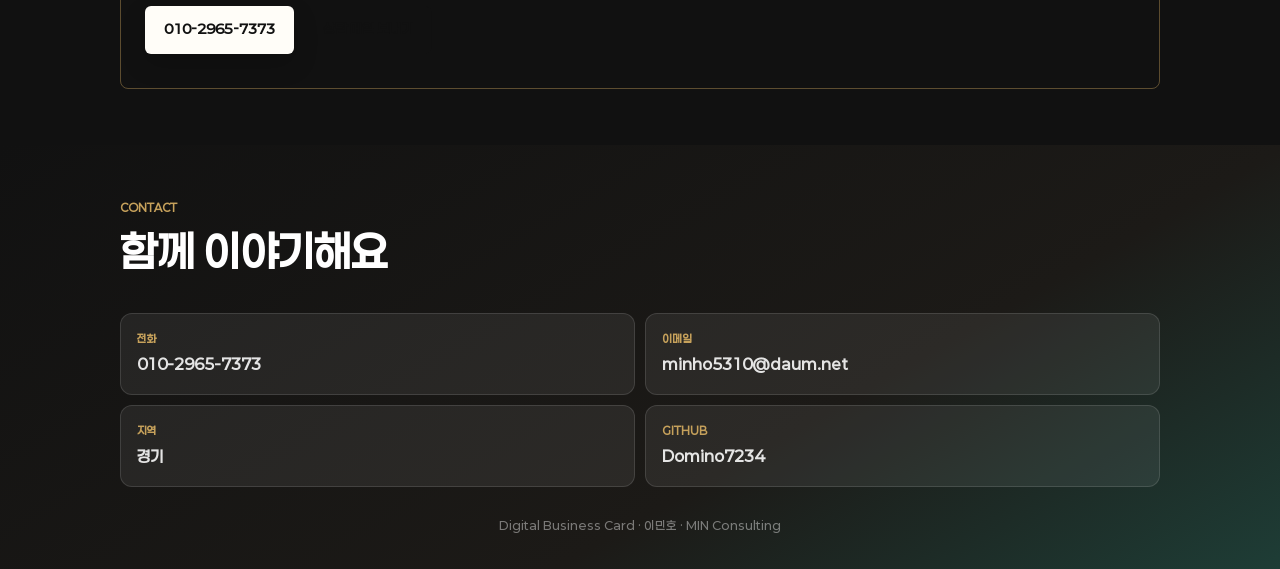
==== commit c2e65c11: "Use MIN logo branding" ====
--- a/index.html
+++ b/index.html
@@ -18,10 +18,10 @@
   <meta property="og:description" content="MIN 외식·식품 창업 컨설팅은 외식·식품 창업 교육, 메뉴 개발, 브랜드 컨셉 기획, 사업계획서 작성 및 소상공인 경영개선 컨설팅을 제공합니다. 지역 자원과 고객 가치를 연결하는 현장 중심 컨설팅 서비스를 만나보세요.">
   <meta property="og:type" content="profile">
   <meta property="og:url" content="https://domino7234.github.io/">
-  <meta property="og:image" content="https://domino7234.github.io/assets/profile.jpg">
+  <meta property="og:image" content="https://domino7234.github.io/assets/min-logo.png">
   <meta name="theme-color" content="#111111">
-  <link rel="icon" type="image/png" href="./assets/favicon.png">
-  <link rel="apple-touch-icon" href="./assets/favicon.png">
+  <link rel="icon" type="image/png" href="./assets/min-logo.png">
+  <link rel="apple-touch-icon" href="./assets/min-logo.png">
 
   <link rel="preconnect" href="https://fonts.googleapis.com">
   <link rel="preconnect" href="https://fonts.gstatic.com" crossorigin>
@@ -33,7 +33,10 @@
 
   <header class="site-header">
     <nav class="nav" aria-label="주요 메뉴">
-      <a class="nav-logo" href="#hero">MIN Consulting</a>
+      <a class="nav-logo" href="#hero">
+        <img src="./assets/min-logo.png" alt="" aria-hidden="true">
+        <span>MIN Consulting</span>
+      </a>
       <button class="nav-toggle" type="button" aria-expanded="false" aria-controls="navLinks" aria-label="메뉴 열기">
         <span></span><span></span><span></span>
       </button>
@@ -51,6 +54,10 @@
     <section class="hero" id="hero">
       <div class="hero-inner reveal">
         <div class="hero-copy">
+          <div class="hero-brand-lockup">
+            <img src="./assets/min-logo-light.png" alt="MIN 컨설팅 로고">
+            <span>MIN Consulting</span>
+          </div>
           <p class="eyebrow">MIN Food Business Consulting</p>
           <h1>외식·식품 창업을<br>실행 가능한 사업으로.</h1>
           <p class="hero-title">메뉴 개발 · 브랜드 기획 · 사업계획 · 경영개선 컨설팅</p>
@@ -64,7 +71,6 @@
         <div class="hero-panel" aria-label="컨설팅 핵심 영역">
           <div class="panel-header">
             <span>Consulting Brief</span>
-            <strong>MIN</strong>
           </div>
           <div class="panel-grid">
             <div><span>01</span><b>창업 모델</b><p>아이템과 고객 구조 정리</p></div>
@@ -160,7 +166,9 @@
     <section class="section profile-section reveal" id="profile">
       <div class="section-inner">
         <div class="profile-card">
-          <div class="profile-mark" aria-hidden="true">MIN</div>
+          <div class="profile-mark">
+            <img src="./assets/min-logo.png" alt="MIN 외식·식품 창업 컨설팅 로고">
+          </div>
           <div>
             <p class="section-label">Representative</p>
             <h2>현장에서 시작해 브랜드 가치로 연결합니다.</h2>
--- a/style.css
+++ b/style.css
@@ -106,6 +106,19 @@
   font-weight: 700;
   color: var(--surface);
   letter-spacing: 0;
+  display: inline-flex;
+  align-items: center;
+  gap: 9px;
+}
+
+.nav-logo img {
+  width: 30px;
+  height: 30px;
+  padding: 3px;
+  border: 1px solid rgba(198, 161, 91, 0.34);
+  border-radius: 50%;
+  background: var(--surface);
+  object-fit: contain;
 }
 
 .nav-toggle {
@@ -192,6 +205,30 @@
   min-width: 0;
   max-width: 100%;
   overflow: hidden;
+}
+
+.hero-brand-lockup {
+  width: fit-content;
+  margin-bottom: 22px;
+  padding: 10px 14px 10px 10px;
+  border: 1px solid rgba(198, 161, 91, 0.24);
+  border-radius: 999px;
+  display: inline-flex;
+  align-items: center;
+  gap: 10px;
+  background: rgba(255, 253, 248, 0.06);
+  color: rgba(255, 253, 248, 0.82);
+  font-size: 13px;
+  font-weight: 800;
+}
+
+.hero-brand-lockup img {
+  width: 38px;
+  height: 38px;
+  padding: 5px;
+  border-radius: 50%;
+  background: rgba(255, 253, 248, 0.08);
+  object-fit: contain;
 }
 
 .hero-photo-wrap,
@@ -309,6 +346,8 @@
   background: rgba(255, 253, 248, 0.07);
   box-shadow: 0 24px 60px rgba(0, 0, 0, 0.24);
   backdrop-filter: blur(14px);
+  max-width: 100%;
+  overflow: hidden;
 }
 
 .panel-header {
@@ -490,11 +529,14 @@
   border-radius: 50%;
   display: grid;
   place-items: center;
-  background: linear-gradient(145deg, var(--charcoal), var(--green));
-  color: var(--gold);
-  font-family: var(--serif);
-  font-size: 32px;
-  font-weight: 800;
+  background: var(--surface);
+  box-shadow: inset 0 0 0 8px rgba(198, 161, 91, 0.08);
+}
+
+.profile-mark img {
+  width: 78%;
+  height: 78%;
+  object-fit: contain;
 }
 
 .meta-list {
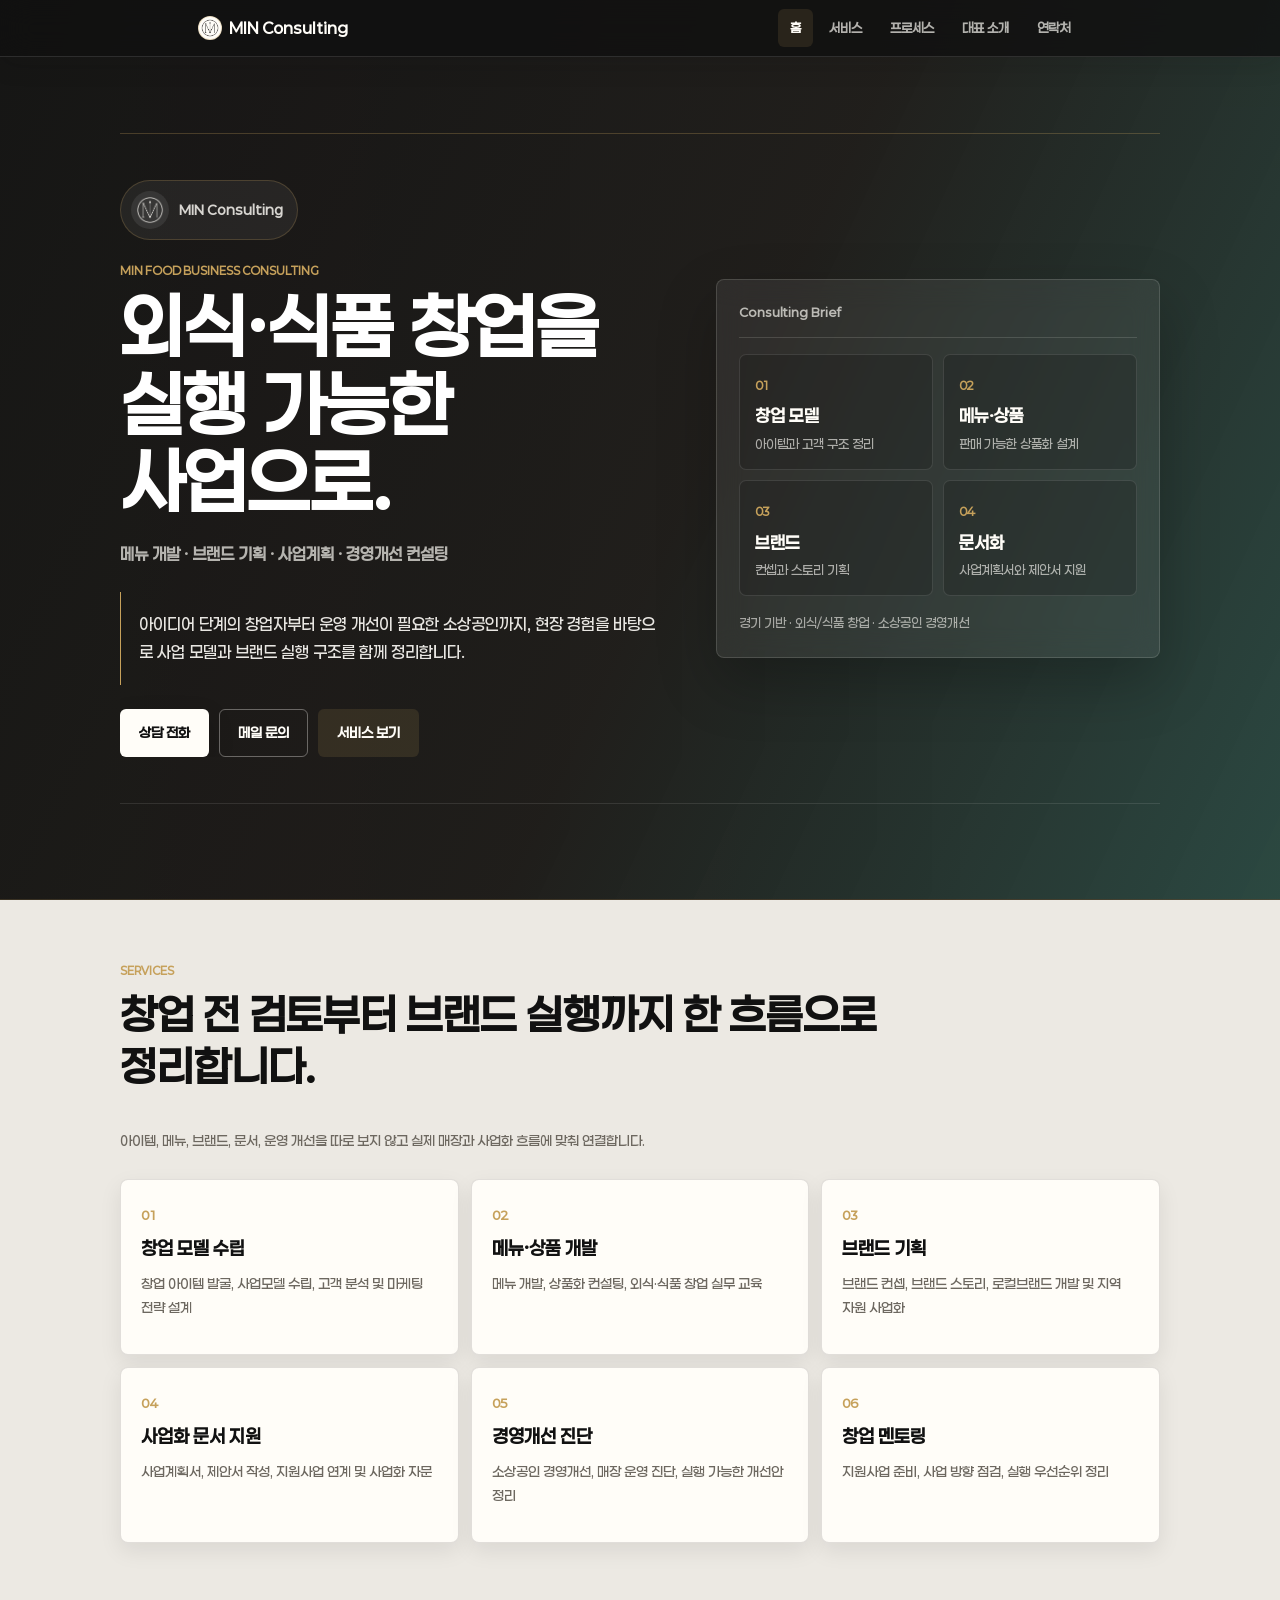
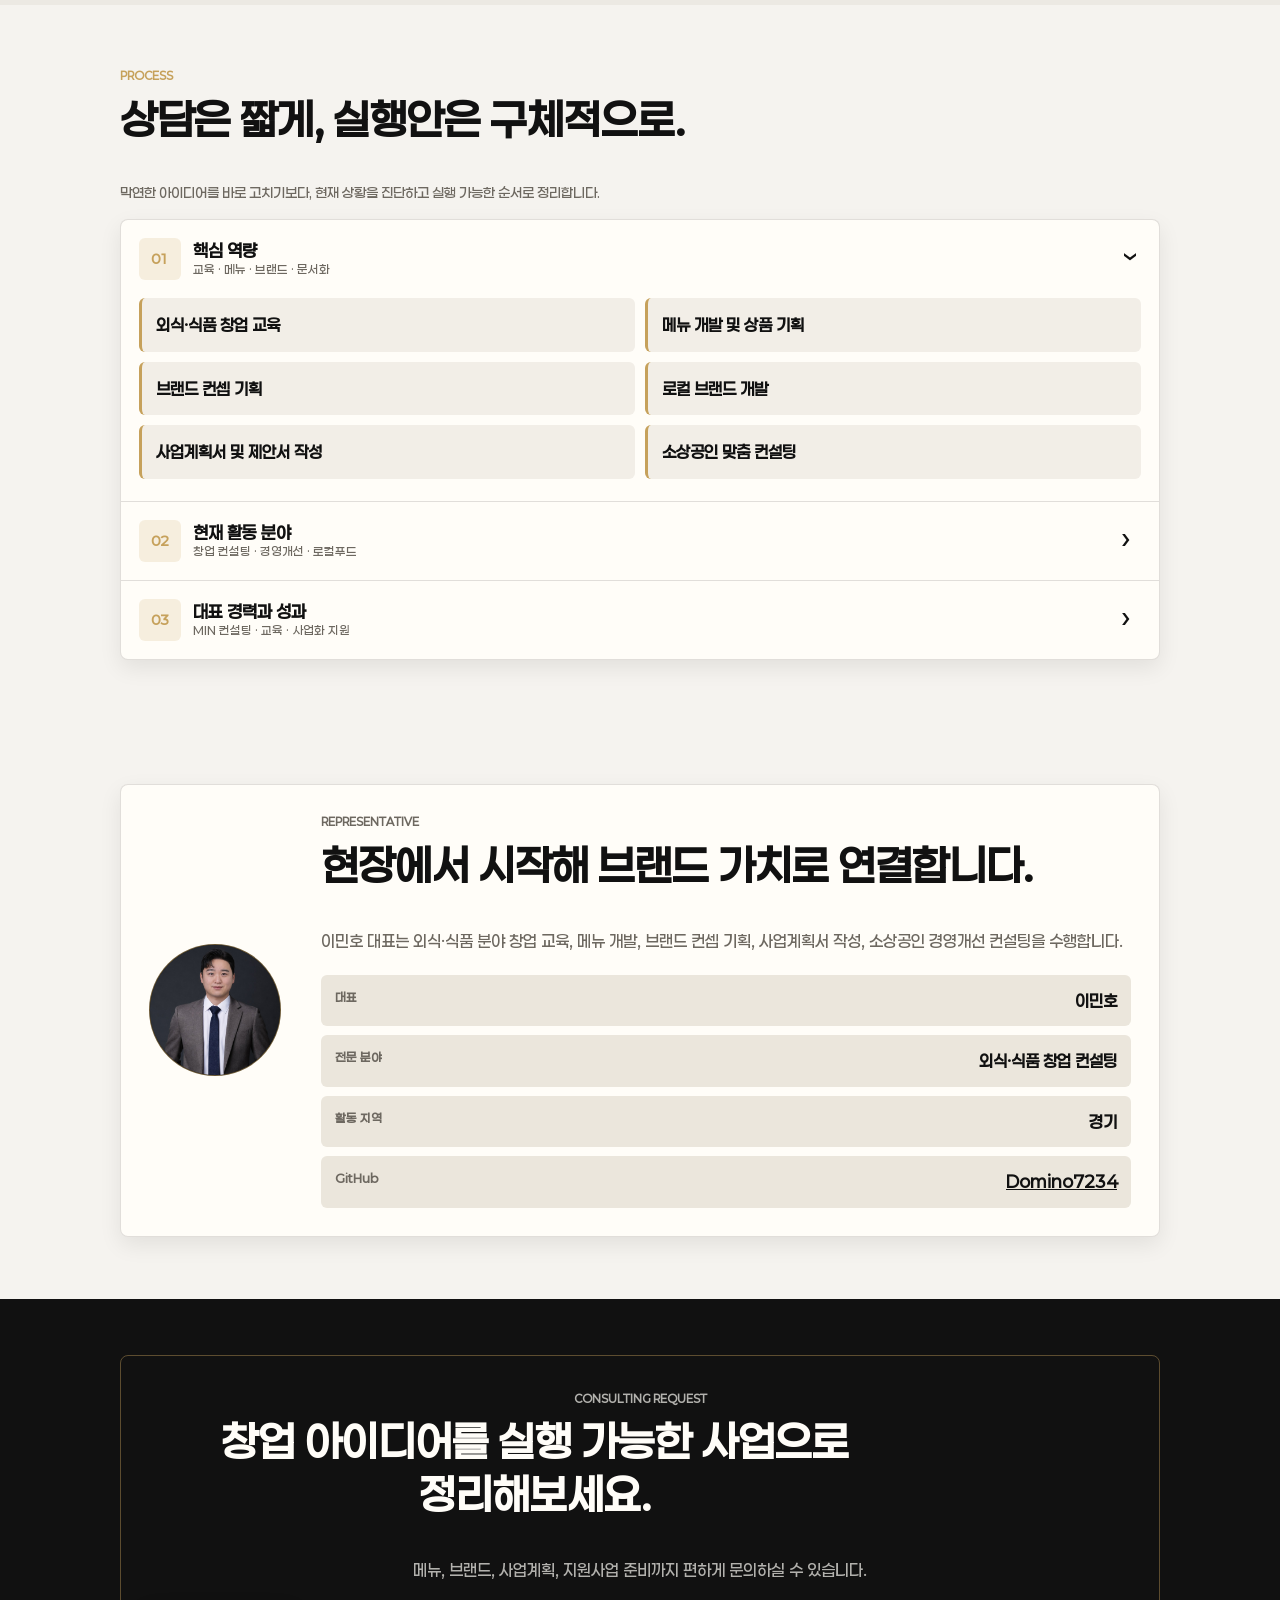
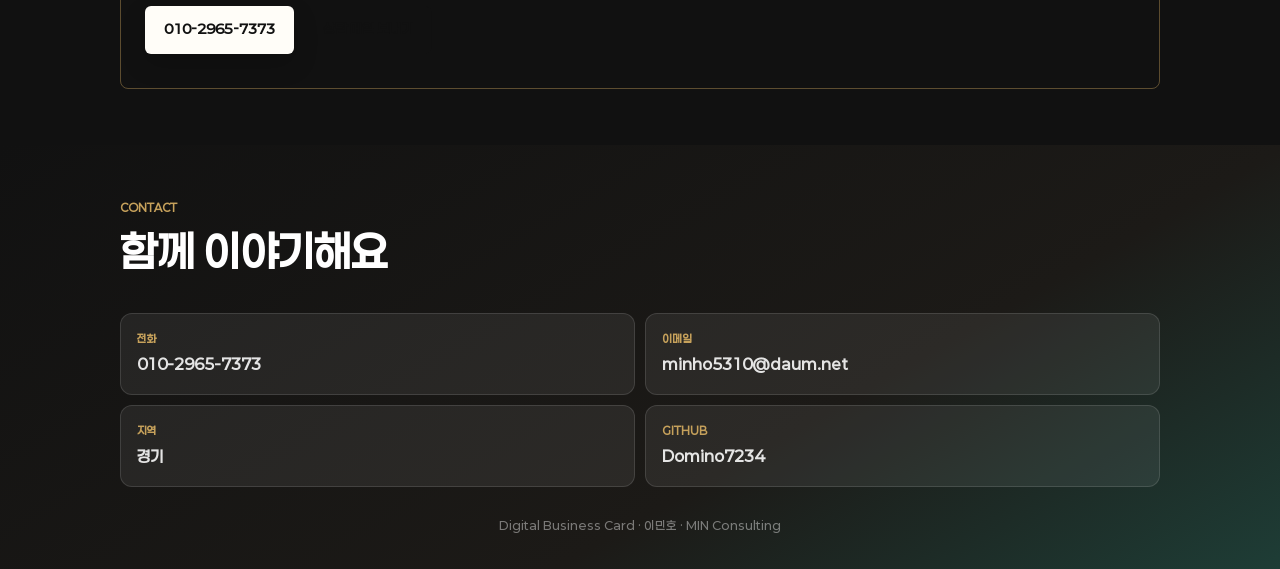
==== commit c12b9862: "Add profile photo" ====
--- a/index.html
+++ b/index.html
@@ -18,7 +18,7 @@
   <meta property="og:description" content="MIN 외식·식품 창업 컨설팅은 외식·식품 창업 교육, 메뉴 개발, 브랜드 컨셉 기획, 사업계획서 작성 및 소상공인 경영개선 컨설팅을 제공합니다. 지역 자원과 고객 가치를 연결하는 현장 중심 컨설팅 서비스를 만나보세요.">
   <meta property="og:type" content="profile">
   <meta property="og:url" content="https://domino7234.github.io/">
-  <meta property="og:image" content="https://domino7234.github.io/assets/min-logo.png">
+  <meta property="og:image" content="https://domino7234.github.io/assets/profile-og.png">
   <meta name="theme-color" content="#111111">
   <link rel="icon" type="image/png" href="./assets/min-logo.png">
   <link rel="apple-touch-icon" href="./assets/min-logo.png">
@@ -167,7 +167,7 @@
       <div class="section-inner">
         <div class="profile-card">
           <div class="profile-mark">
-            <img src="./assets/min-logo.png" alt="MIN 외식·식품 창업 컨설팅 로고">
+            <img src="./assets/profile.jpg" alt="이민호 MIN 외식·식품 창업 컨설팅 대표 프로필 사진">
           </div>
           <div>
             <p class="section-label">Representative</p>
--- a/style.css
+++ b/style.css
@@ -92,7 +92,7 @@
 
 .nav {
   width: min(100%, 920px);
-  height: 60px;
+  height: 56px;
   margin: 0 auto;
   padding: 0 18px;
   display: flex;
@@ -103,22 +103,25 @@
 .nav-logo {
   text-decoration: none;
   font-family: var(--serif);
-  font-weight: 700;
+  font-weight: 600;
   color: var(--surface);
   letter-spacing: 0;
   display: inline-flex;
   align-items: center;
-  gap: 9px;
+  gap: 7px;
+  font-size: 15px;
+  line-height: 1;
 }
 
 .nav-logo img {
-  width: 30px;
-  height: 30px;
-  padding: 3px;
+  width: 24px;
+  height: 24px;
+  padding: 2px;
   border: 1px solid rgba(198, 161, 91, 0.34);
   border-radius: 50%;
   background: var(--surface);
   object-fit: contain;
+  flex: 0 0 auto;
 }
 
 .nav-toggle {
@@ -529,14 +532,16 @@
   border-radius: 50%;
   display: grid;
   place-items: center;
-  background: var(--surface);
+  overflow: hidden;
+  background: var(--charcoal);
   box-shadow: inset 0 0 0 8px rgba(198, 161, 91, 0.08);
 }
 
 .profile-mark img {
-  width: 78%;
-  height: 78%;
-  object-fit: contain;
+  width: 100%;
+  height: 100%;
+  object-fit: cover;
+  object-position: 50% 36%;
 }
 
 .meta-list {
@@ -872,7 +877,14 @@
   }
 
   .nav-logo {
-    font-size: 14px;
+    font-size: 13px;
+    gap: 6px;
+  }
+
+  .nav-logo img {
+    width: 22px;
+    height: 22px;
+    padding: 2px;
   }
 
   .hero {
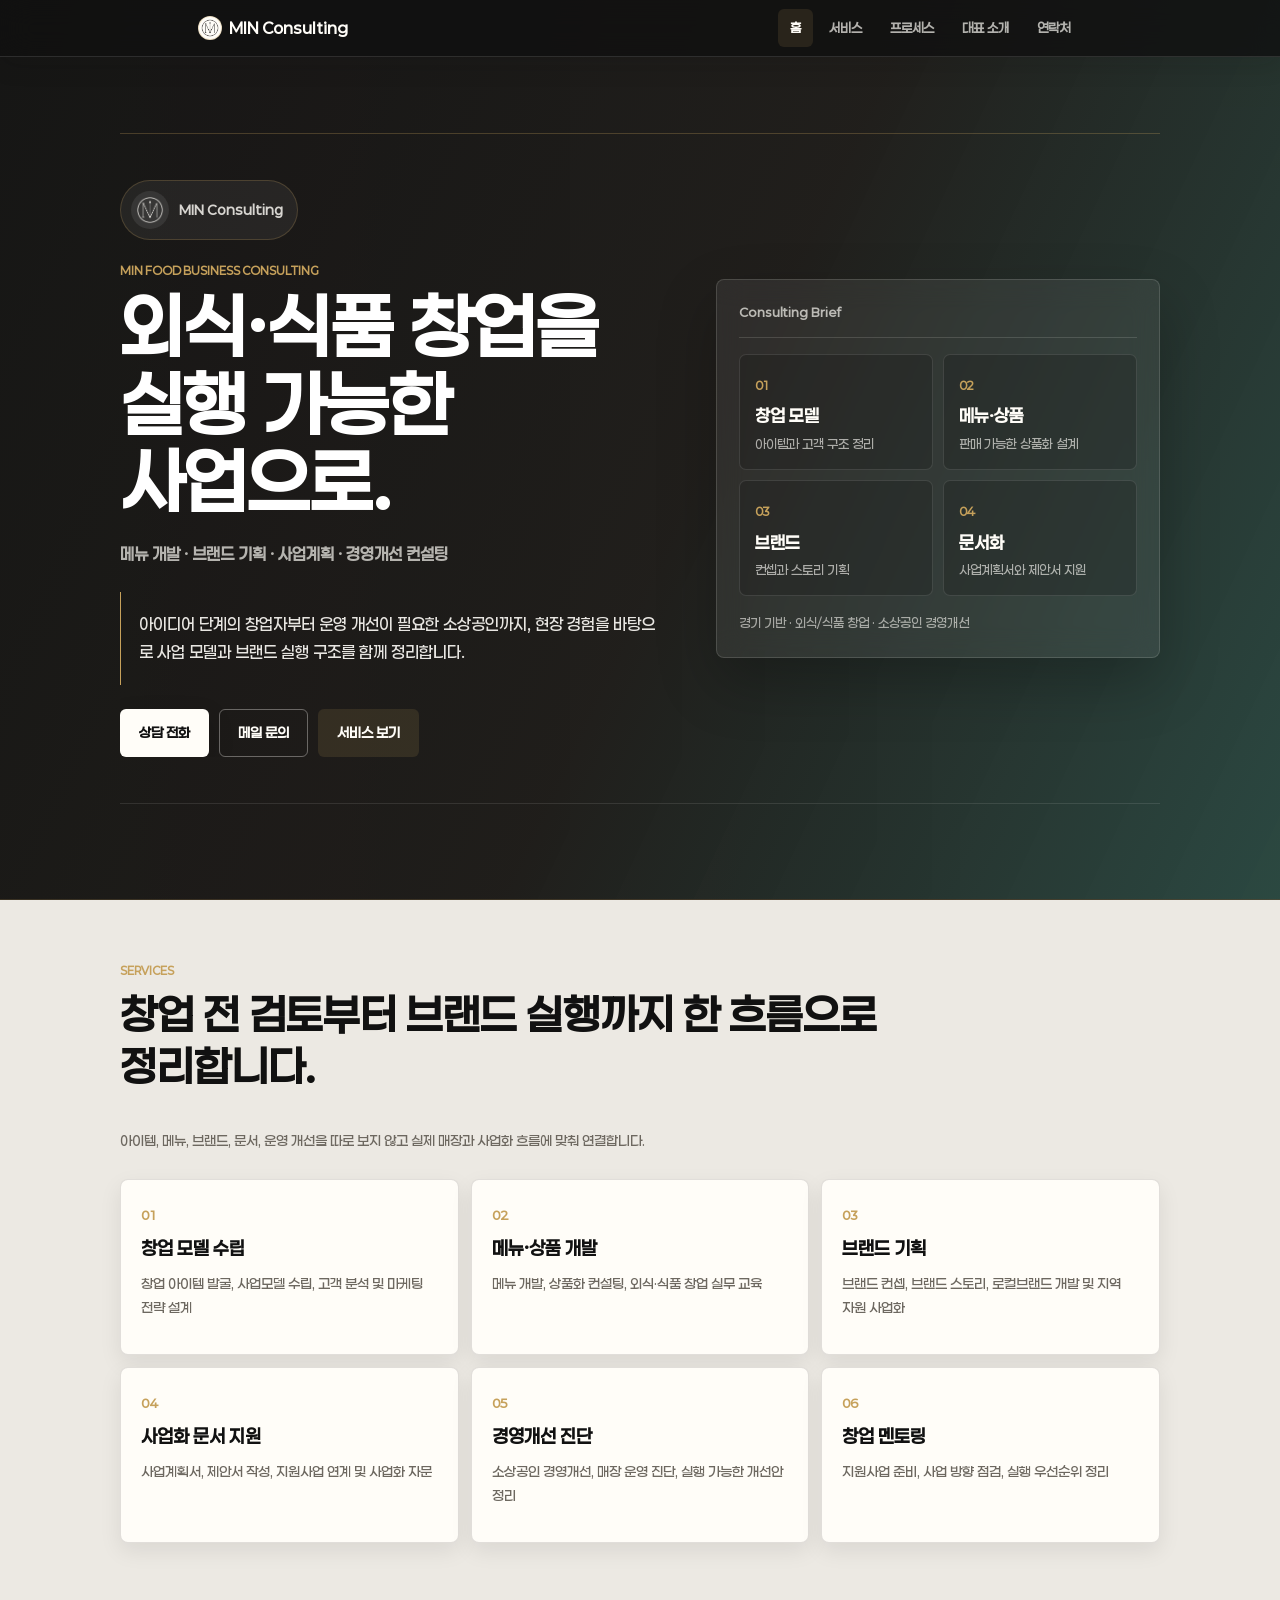
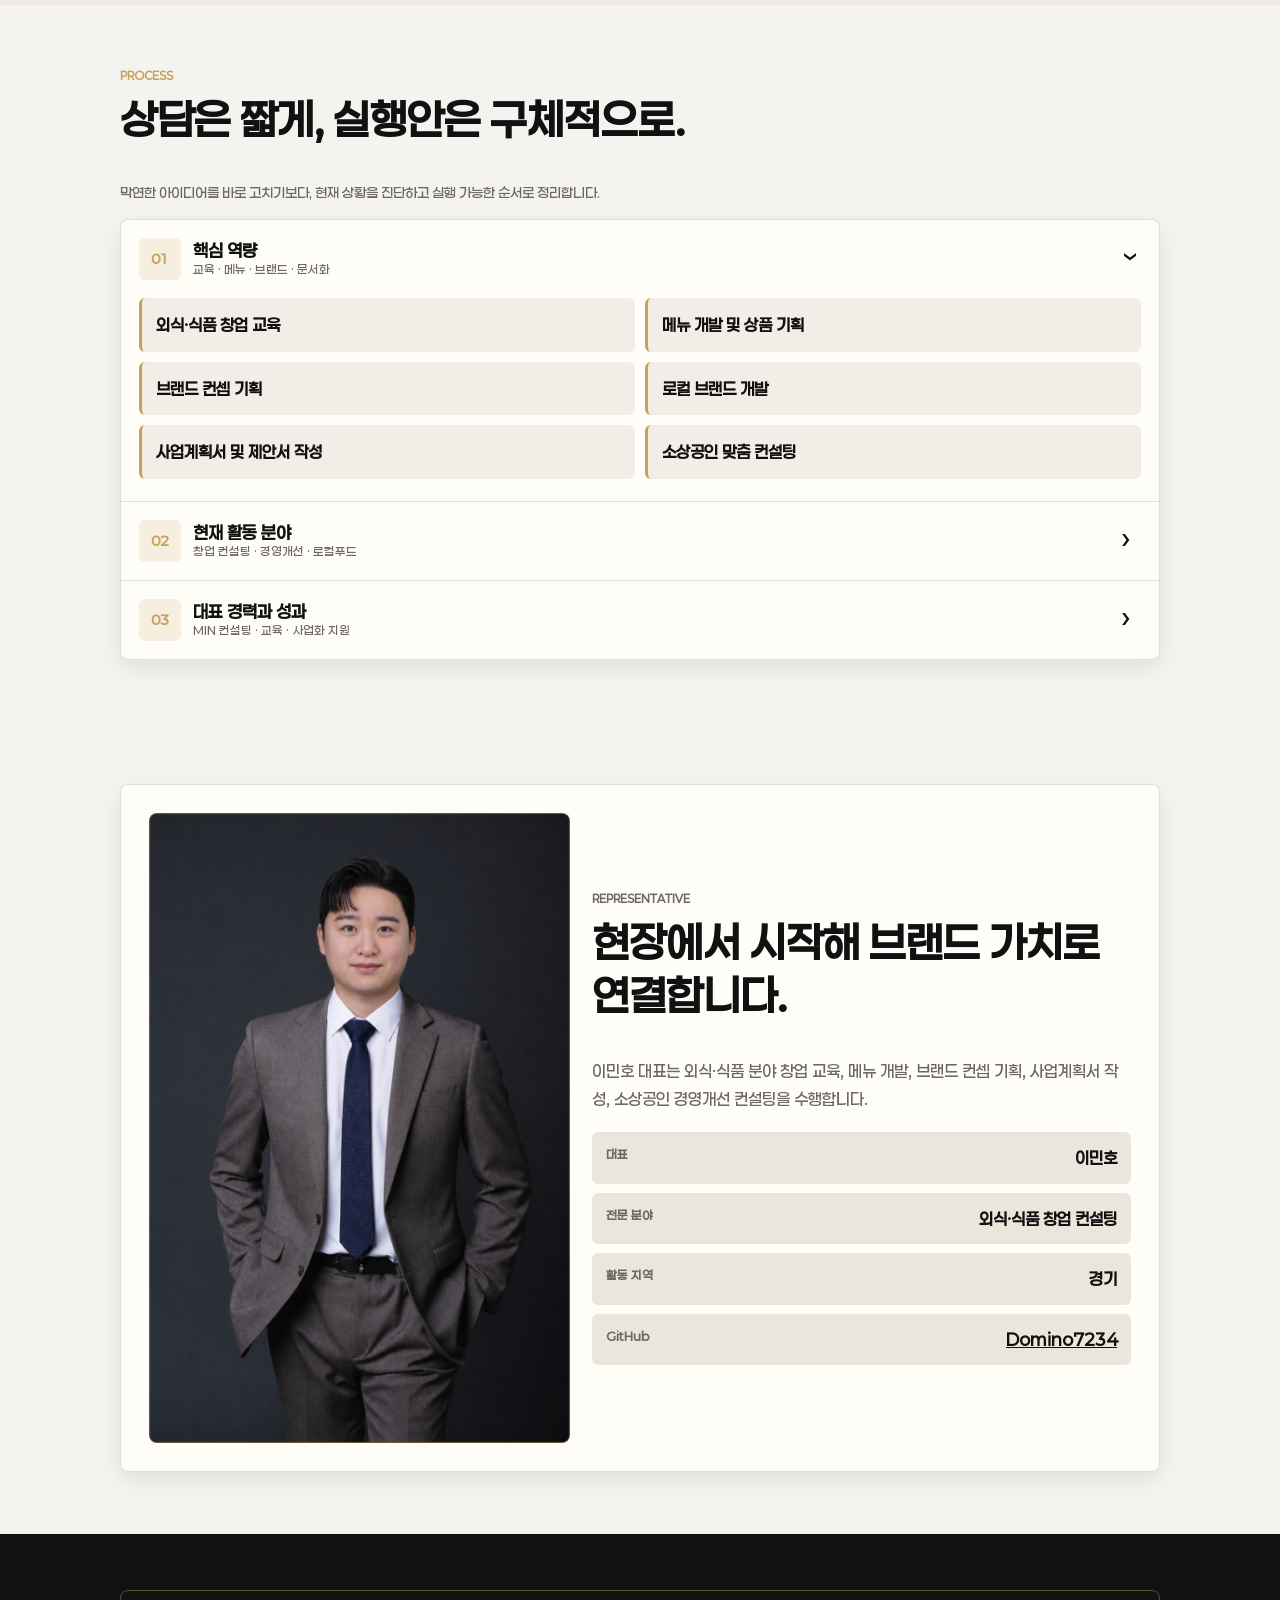
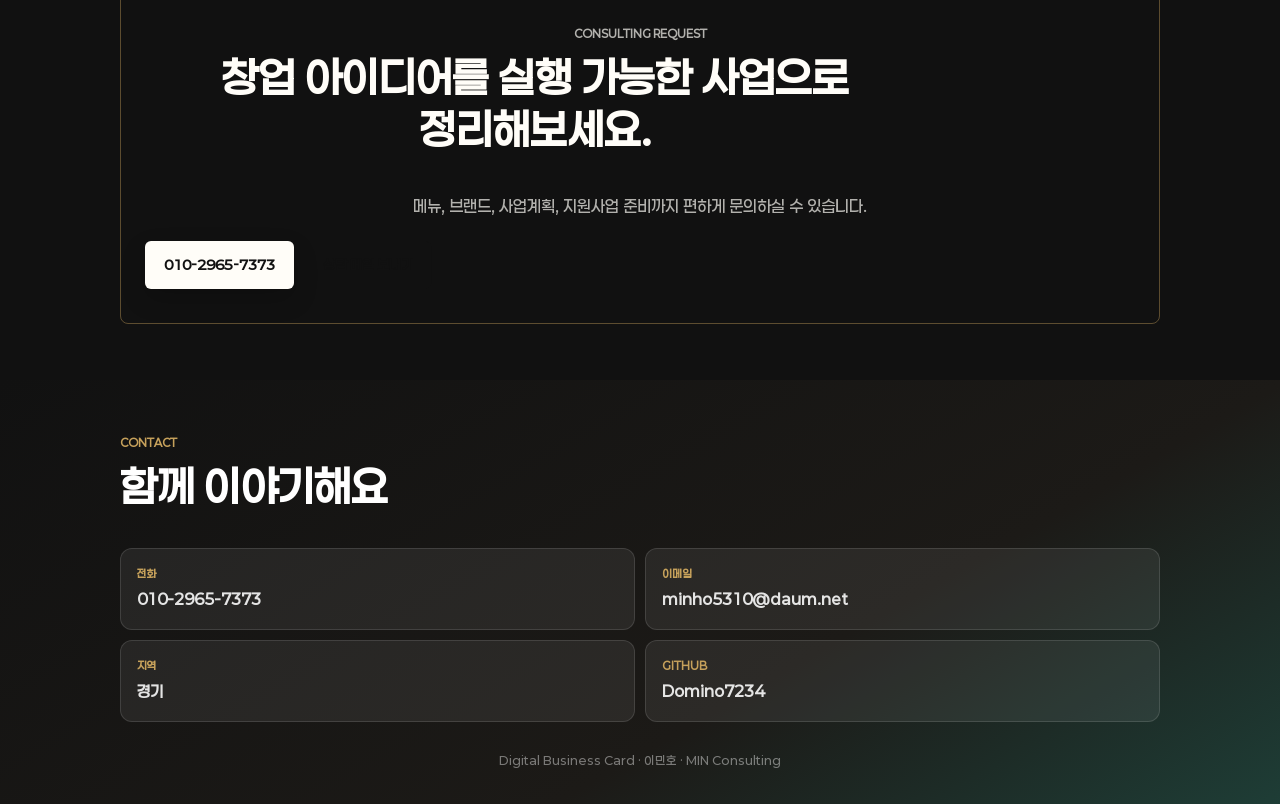
==== commit 4a7c9597: "Show full profile photo" ====
--- a/index.html
+++ b/index.html
@@ -167,7 +167,7 @@
       <div class="section-inner">
         <div class="profile-card">
           <div class="profile-mark">
-            <img src="./assets/profile.jpg" alt="이민호 MIN 외식·식품 창업 컨설팅 대표 프로필 사진">
+            <img src="./assets/profile-full.jpg" alt="이민호 MIN 외식·식품 창업 컨설팅 대표 프로필 사진">
           </div>
           <div>
             <p class="section-label">Representative</p>
--- a/style.css
+++ b/style.css
@@ -519,29 +519,42 @@
   box-shadow: var(--shadow-soft);
   display: grid;
   gap: 22px;
+  overflow: hidden;
+  max-width: 100%;
+}
+
+.profile-card > * {
+  min-width: 0;
 }
 
 .profile-card p {
   color: var(--muted);
 }
 
+.profile-card h2,
+.profile-card p {
+  word-break: normal;
+  overflow-wrap: anywhere;
+}
+
 .profile-mark {
-  width: 132px;
-  aspect-ratio: 1;
+  width: 100%;
+  max-width: 100%;
+  min-height: 0;
   border: 1px solid rgba(198, 161, 91, 0.48);
-  border-radius: 50%;
+  border-radius: var(--radius);
   display: grid;
   place-items: center;
   overflow: hidden;
   background: var(--charcoal);
-  box-shadow: inset 0 0 0 8px rgba(198, 161, 91, 0.08);
+  box-shadow: inset 0 0 0 1px rgba(198, 161, 91, 0.12);
 }
 
 .profile-mark img {
   width: 100%;
-  height: 100%;
-  object-fit: cover;
-  object-position: 50% 36%;
+  height: auto;
+  object-fit: contain;
+  object-position: center top;
 }
 
 .meta-list {
@@ -553,10 +566,12 @@
 .meta-list div {
   padding: 12px 14px;
   border-radius: 6px;
-  display: flex;
-  justify-content: space-between;
+  display: grid;
+  grid-template-columns: auto minmax(0, 1fr);
+  align-items: start;
   gap: 12px;
   background: var(--surface-2);
+  min-width: 0;
 }
 
 .meta-list dt {
@@ -570,6 +585,9 @@
   color: var(--charcoal);
   font-weight: 800;
   text-align: right;
+  min-width: 0;
+  word-break: normal;
+  overflow-wrap: anywhere;
 }
 
 .accordion {
@@ -860,9 +878,13 @@
   }
 
   .profile-card {
-    grid-template-columns: 150px 1fr;
+    grid-template-columns: minmax(260px, 0.78fr) 1fr;
     align-items: center;
     padding: 28px;
+  }
+
+  .profile-mark {
+    align-self: stretch;
   }
 
   .two-col,
@@ -902,6 +924,19 @@
     padding-inline: 16px;
   }
 
+  .profile-card {
+    padding: 16px;
+  }
+
+  .profile-card h2 {
+    font-size: 24px;
+    word-break: keep-all;
+  }
+
+  .profile-card p {
+    word-break: keep-all;
+  }
+
   .hero-message {
     max-width: 100%;
     padding-left: 14px;
@@ -924,8 +959,9 @@
 
   .meta-list div {
     display: grid;
+    grid-template-columns: 1fr;
     justify-content: stretch;
-    gap: 3px;
+    gap: 5px;
   }
 
   .meta-list dd {
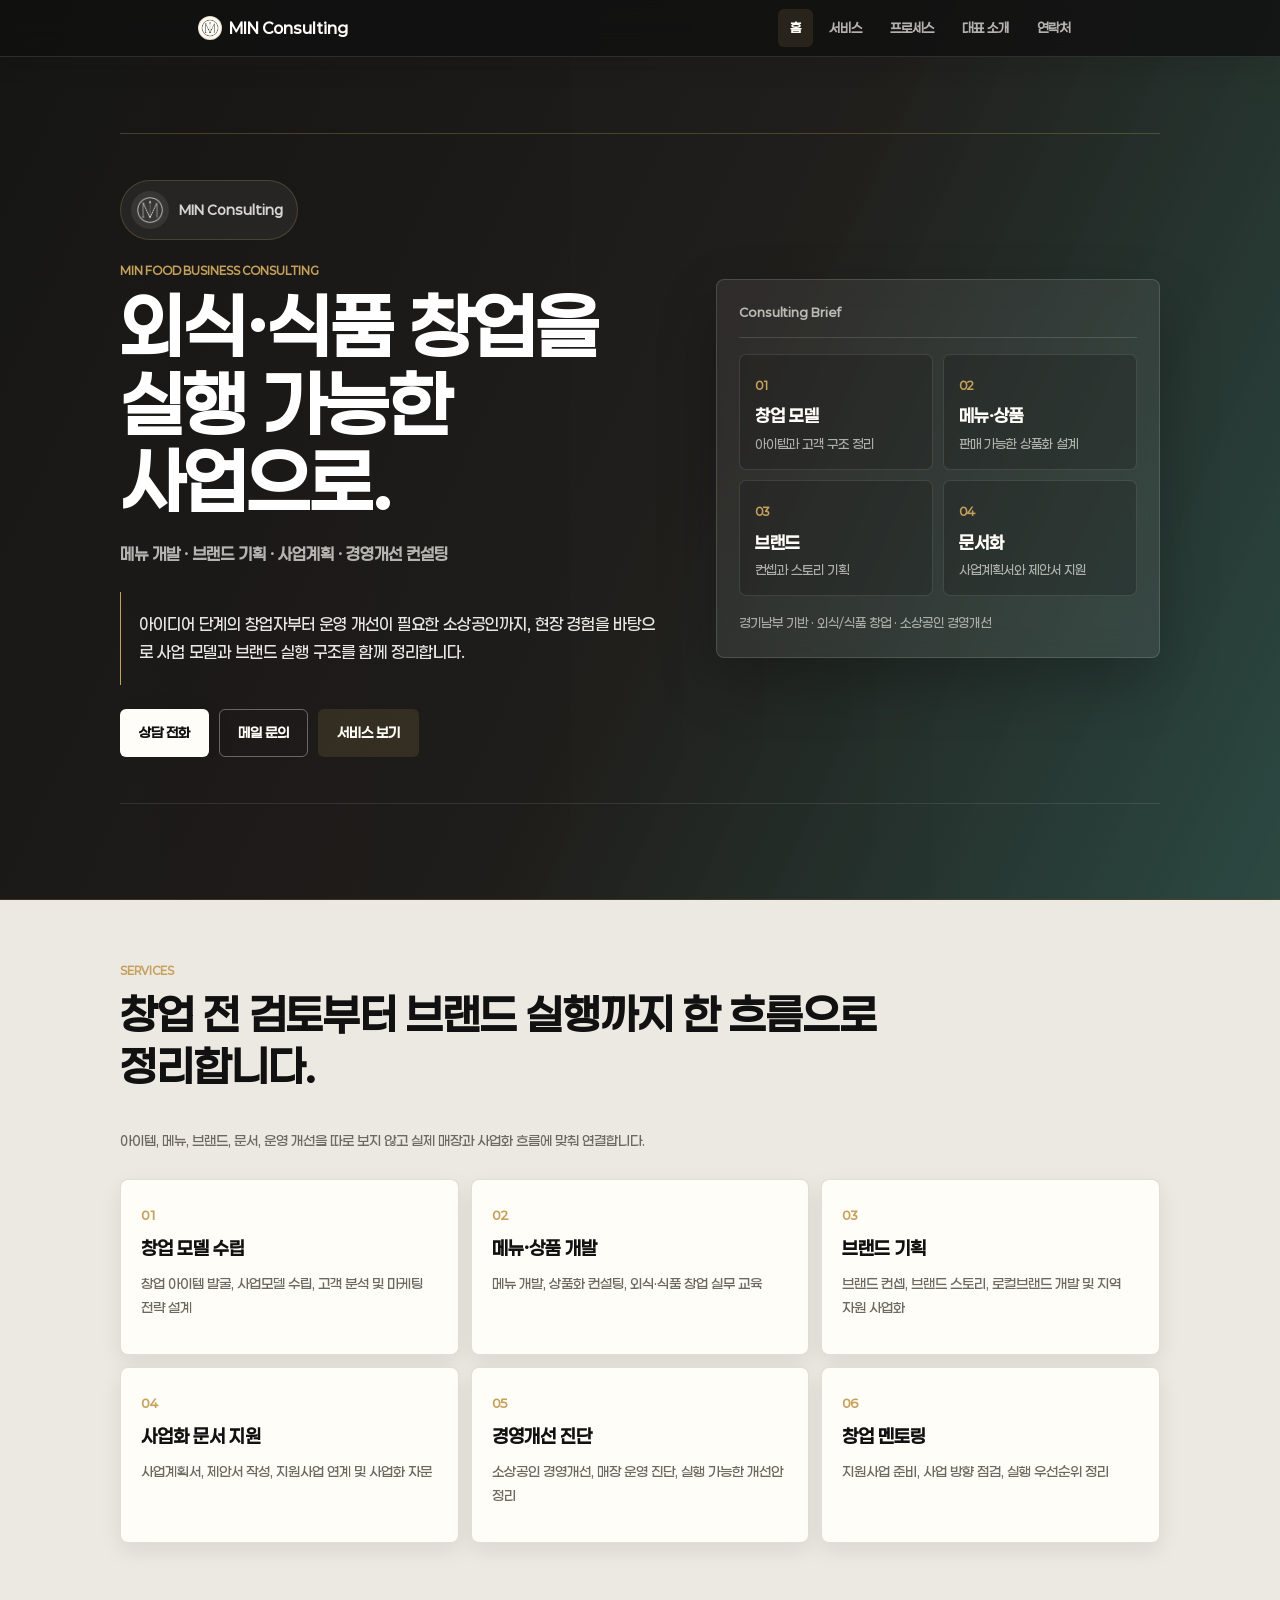
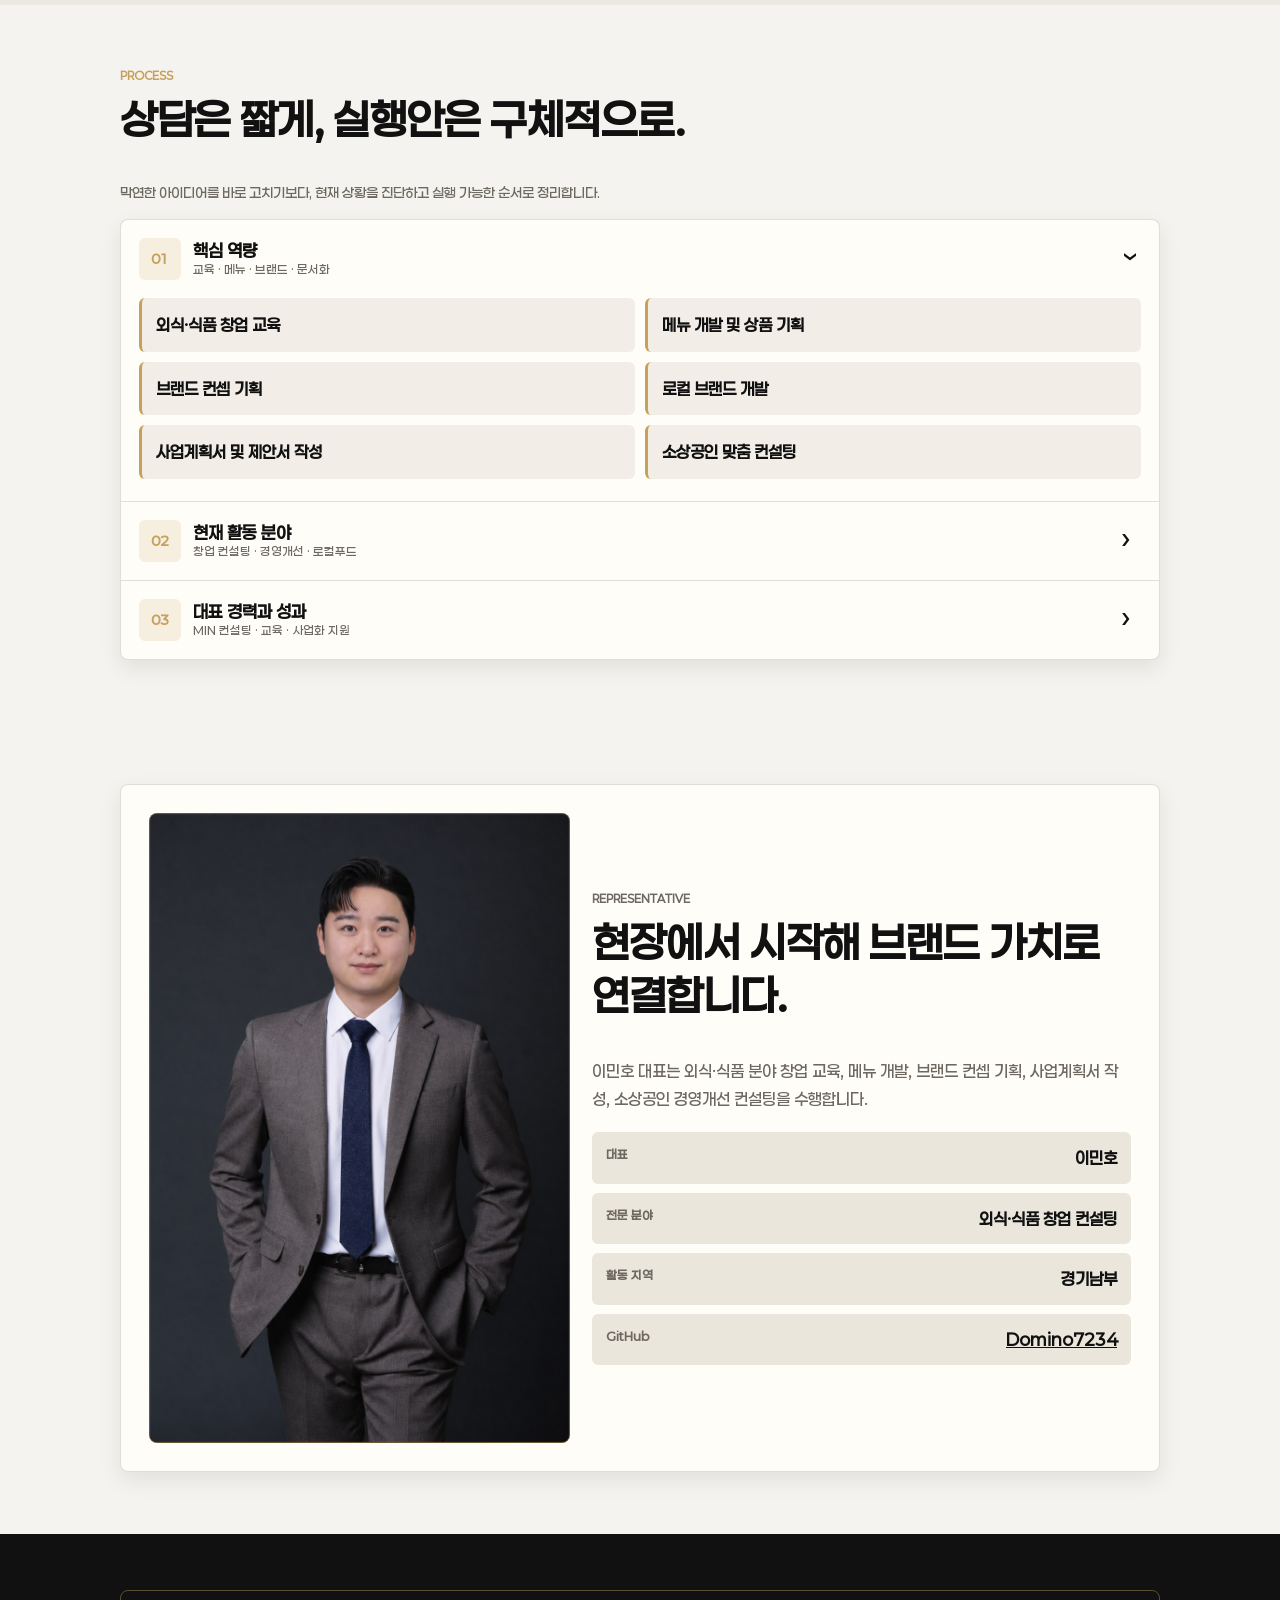
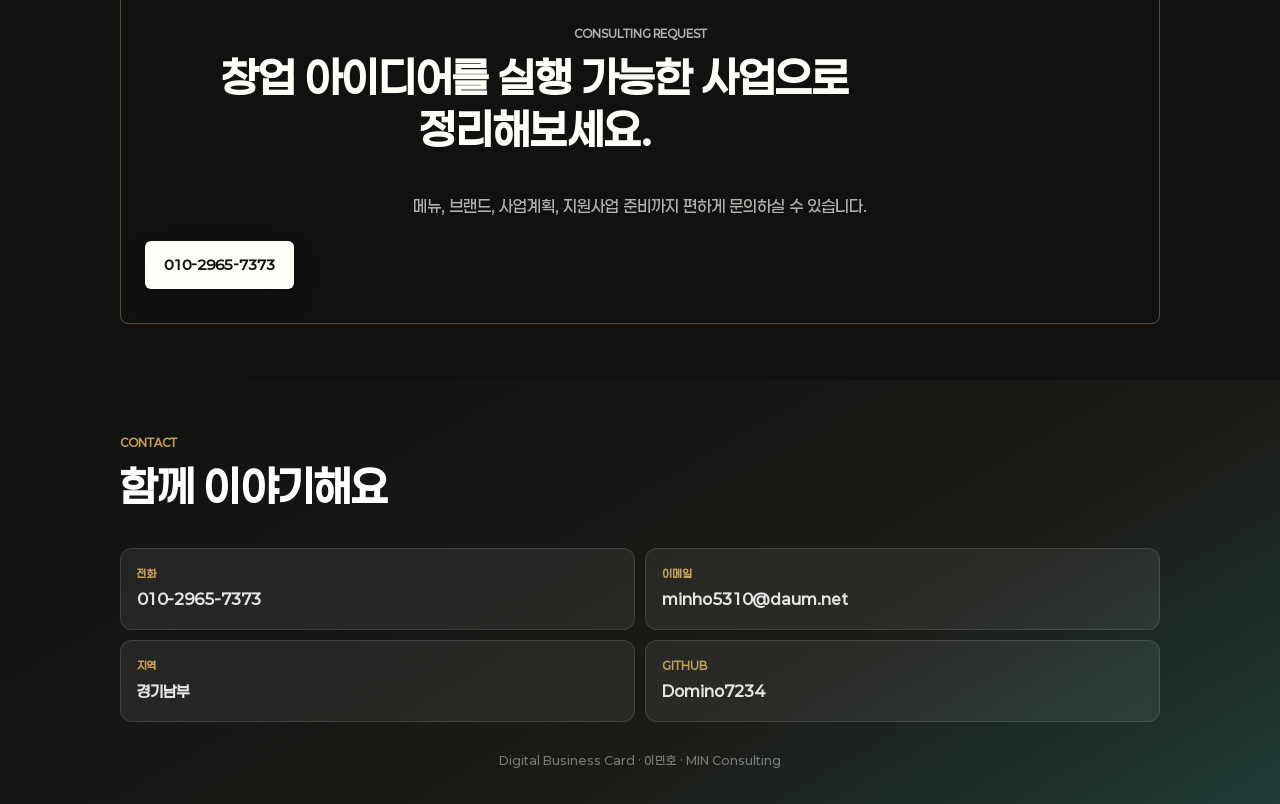
==== commit a8841c48: "Update service area to southern Gyeonggi" ====
--- a/index.html
+++ b/index.html
@@ -78,7 +78,7 @@
             <div><span>03</span><b>브랜드</b><p>컨셉과 스토리 기획</p></div>
             <div><span>04</span><b>문서화</b><p>사업계획서와 제안서 지원</p></div>
           </div>
-          <p class="panel-note">경기 기반 · 외식/식품 창업 · 소상공인 경영개선</p>
+          <p class="panel-note">경기남부 기반 · 외식/식품 창업 · 소상공인 경영개선</p>
         </div>
       </div>
     </section>
@@ -176,7 +176,7 @@
             <dl class="meta-list">
               <div><dt>대표</dt><dd>이민호</dd></div>
               <div><dt>전문 분야</dt><dd>외식·식품 창업 컨설팅</dd></div>
-              <div><dt>활동 지역</dt><dd>경기</dd></div>
+              <div><dt>활동 지역</dt><dd>경기남부</dd></div>
               <div><dt>GitHub</dt><dd><a href="https://github.com/Domino7234" target="_blank" rel="noopener">Domino7234</a></dd></div>
             </dl>
           </div>
@@ -203,7 +203,7 @@
         <div class="contact-grid">
           <a href="tel:01029657373"><span>전화</span><strong>010-2965-7373</strong></a>
           <a href="mailto:minho5310@daum.net?subject=MIN%20%EC%BB%A8%EC%84%A4%ED%8C%85%20%EB%AC%B8%EC%9D%98"><span>이메일</span><strong>minho5310@daum.net</strong></a>
-          <div><span>지역</span><strong>경기</strong></div>
+          <div><span>지역</span><strong>경기남부</strong></div>
           <a href="https://github.com/Domino7234" target="_blank" rel="noopener"><span>GitHub</span><strong>Domino7234</strong></a>
         </div>
         <p class="copyright">Digital Business Card · 이민호 · MIN Consulting</p>
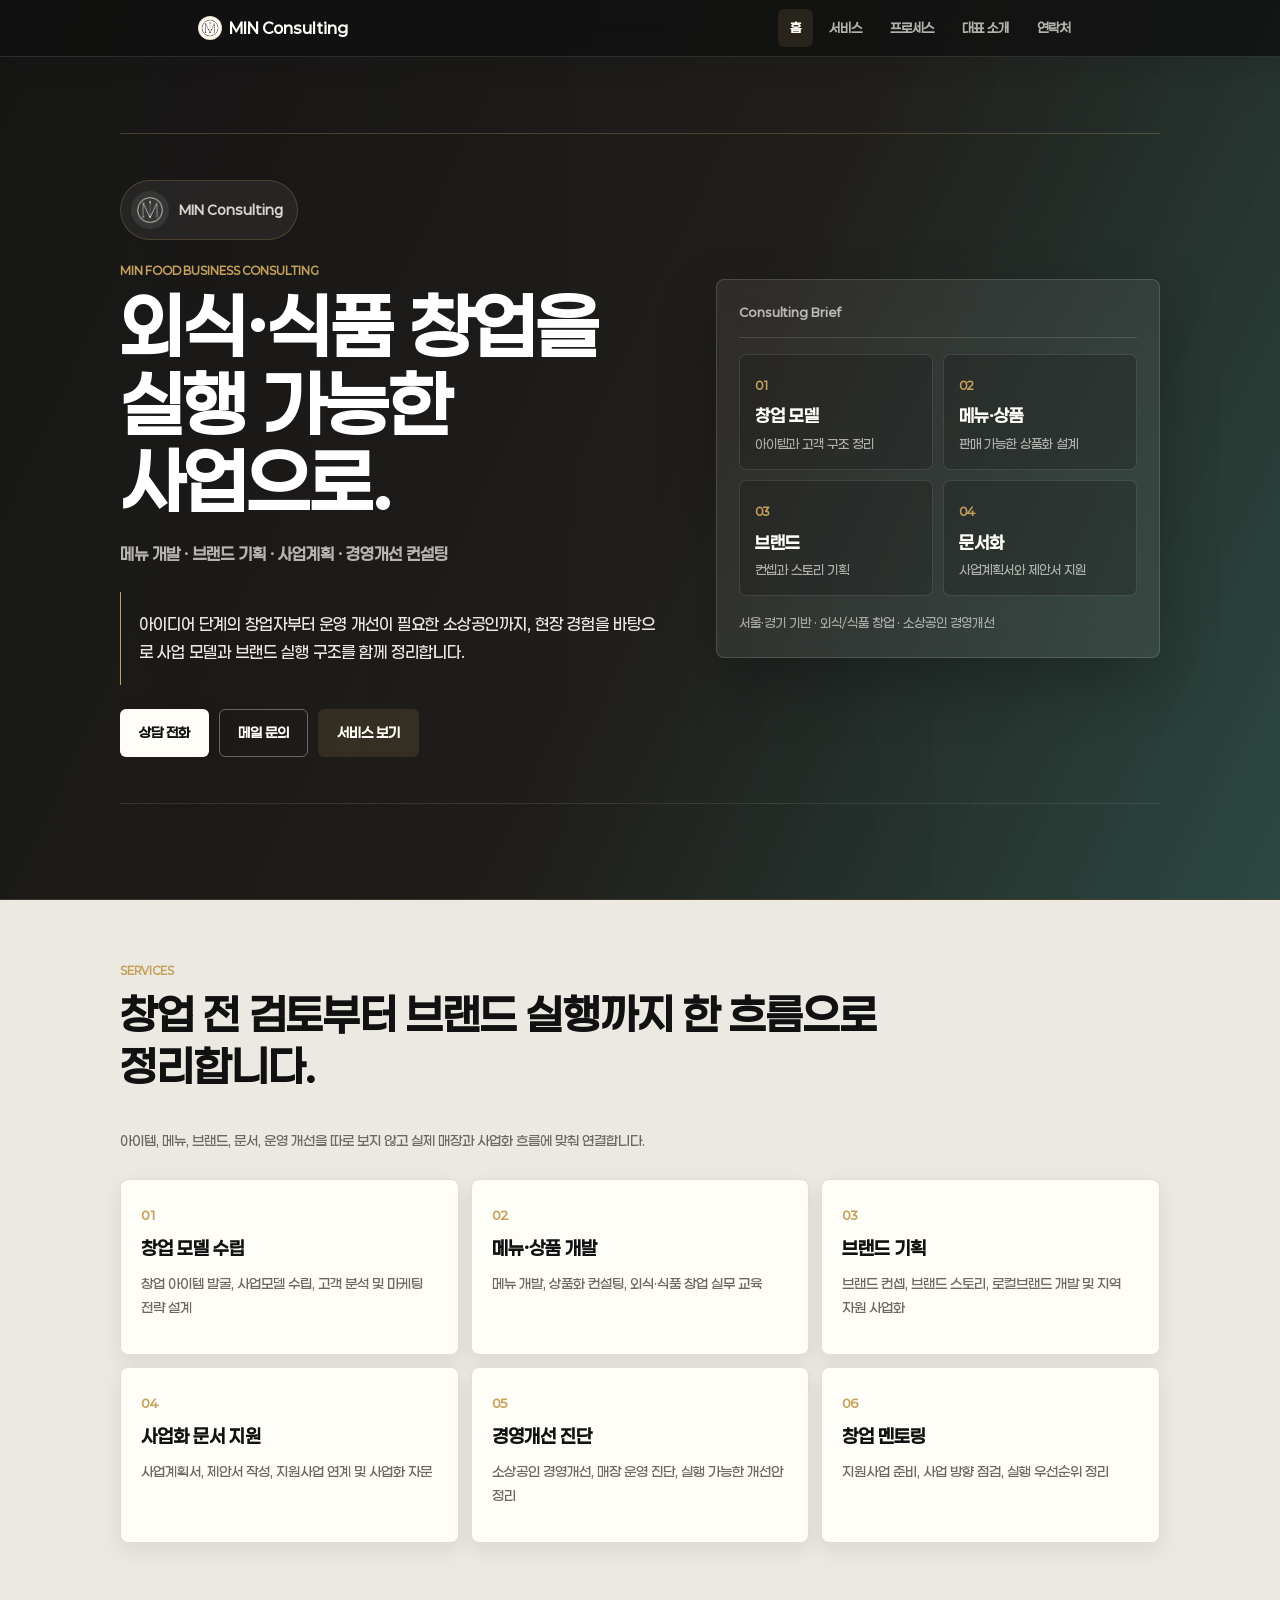
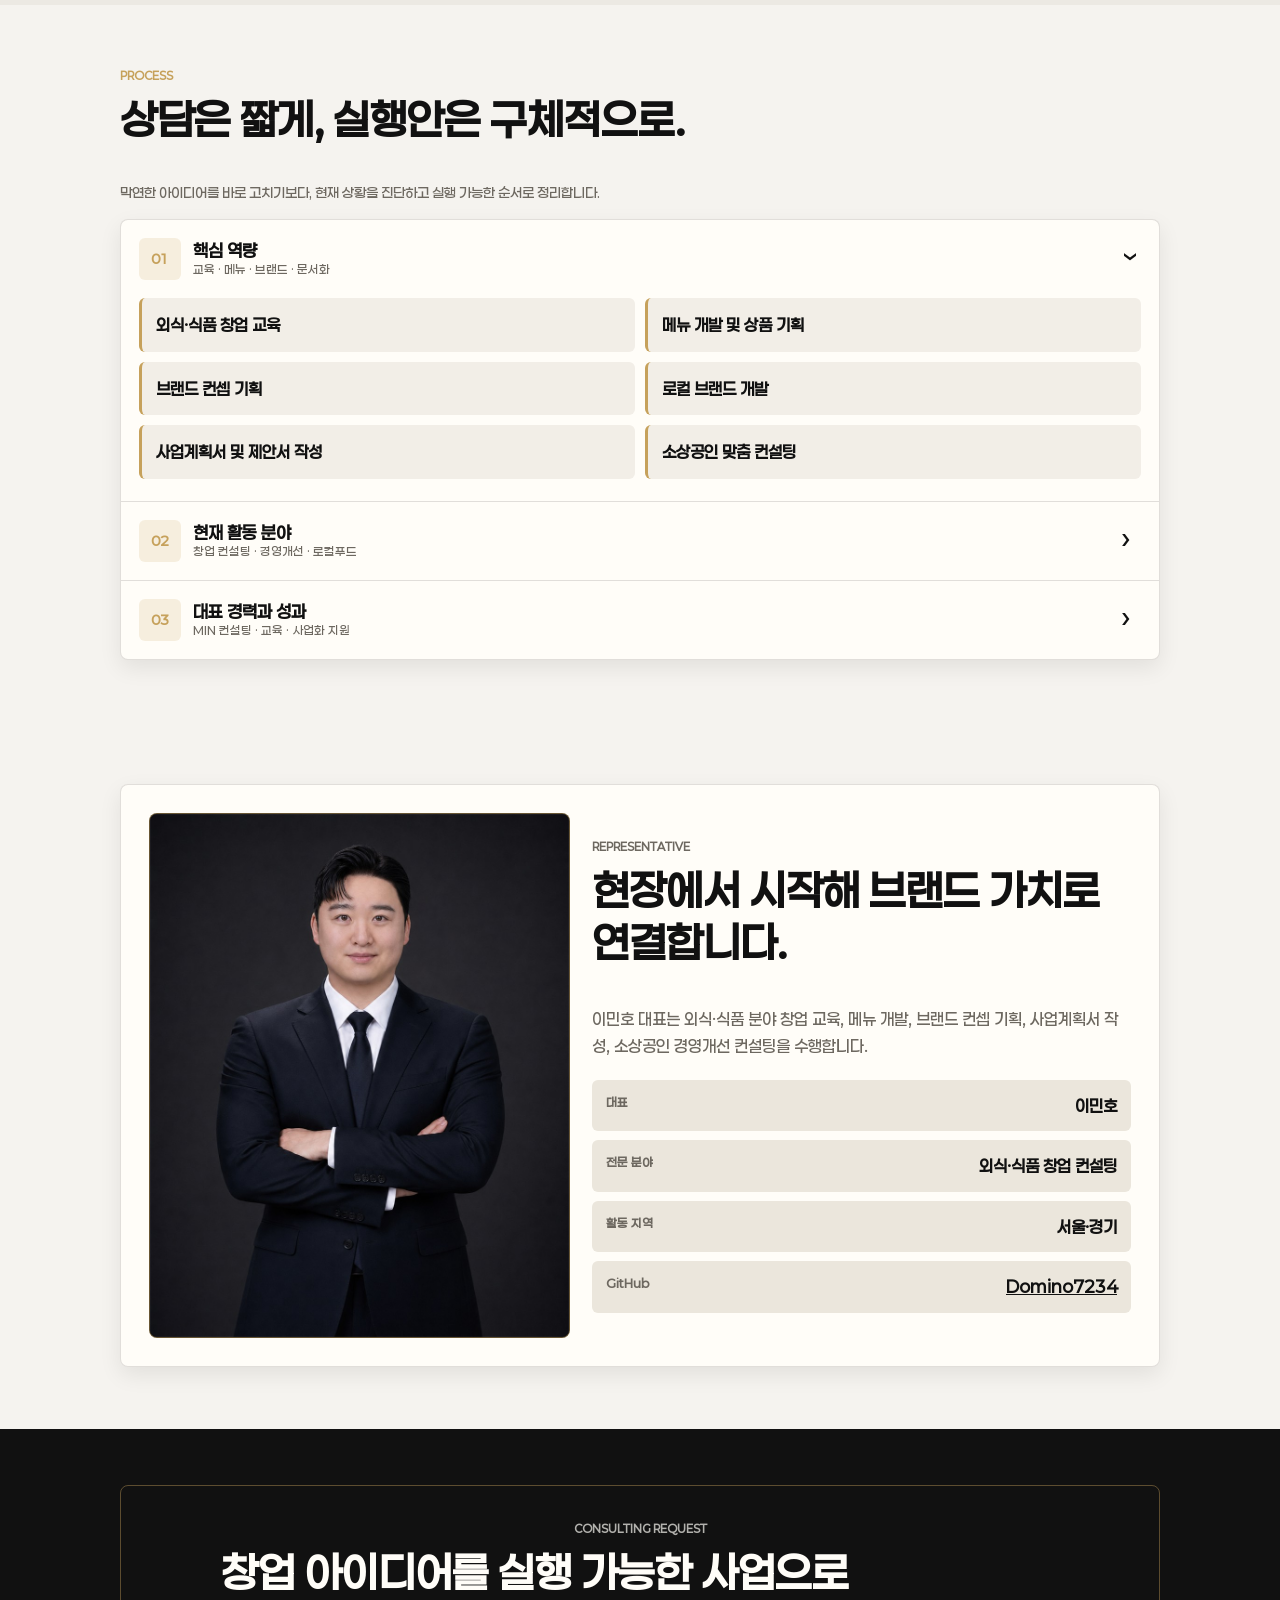
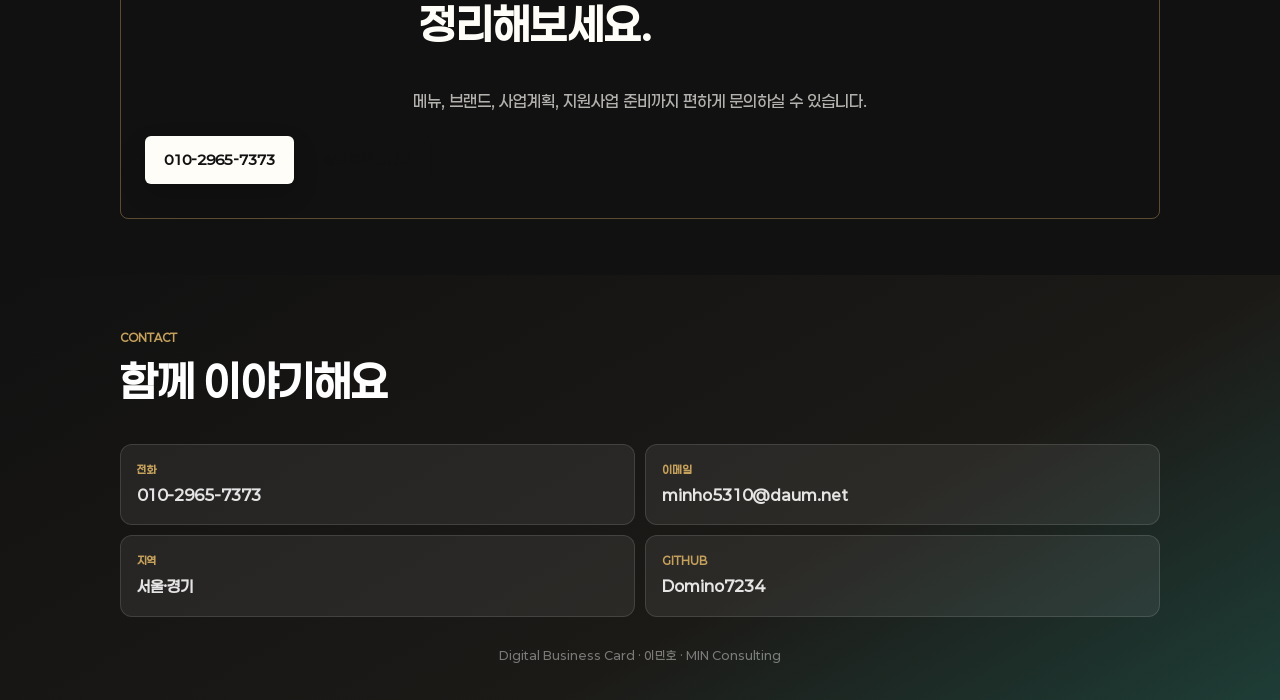
==== commit b400de5e: "Update service area to Seoul and Gyeonggi" ====
--- a/index.html
+++ b/index.html
@@ -78,7 +78,7 @@
             <div><span>03</span><b>브랜드</b><p>컨셉과 스토리 기획</p></div>
             <div><span>04</span><b>문서화</b><p>사업계획서와 제안서 지원</p></div>
           </div>
-          <p class="panel-note">경기남부 기반 · 외식/식품 창업 · 소상공인 경영개선</p>
+          <p class="panel-note">서울·경기 기반 · 외식/식품 창업 · 소상공인 경영개선</p>
         </div>
       </div>
     </section>
@@ -176,7 +176,7 @@
             <dl class="meta-list">
               <div><dt>대표</dt><dd>이민호</dd></div>
               <div><dt>전문 분야</dt><dd>외식·식품 창업 컨설팅</dd></div>
-              <div><dt>활동 지역</dt><dd>경기남부</dd></div>
+              <div><dt>활동 지역</dt><dd>서울·경기</dd></div>
               <div><dt>GitHub</dt><dd><a href="https://github.com/Domino7234" target="_blank" rel="noopener">Domino7234</a></dd></div>
             </dl>
           </div>
@@ -203,7 +203,7 @@
         <div class="contact-grid">
           <a href="tel:01029657373"><span>전화</span><strong>010-2965-7373</strong></a>
           <a href="mailto:minho5310@daum.net?subject=MIN%20%EC%BB%A8%EC%84%A4%ED%8C%85%20%EB%AC%B8%EC%9D%98"><span>이메일</span><strong>minho5310@daum.net</strong></a>
-          <div><span>지역</span><strong>경기남부</strong></div>
+          <div><span>지역</span><strong>서울·경기</strong></div>
           <a href="https://github.com/Domino7234" target="_blank" rel="noopener"><span>GitHub</span><strong>Domino7234</strong></a>
         </div>
         <p class="copyright">Digital Business Card · 이민호 · MIN Consulting</p>
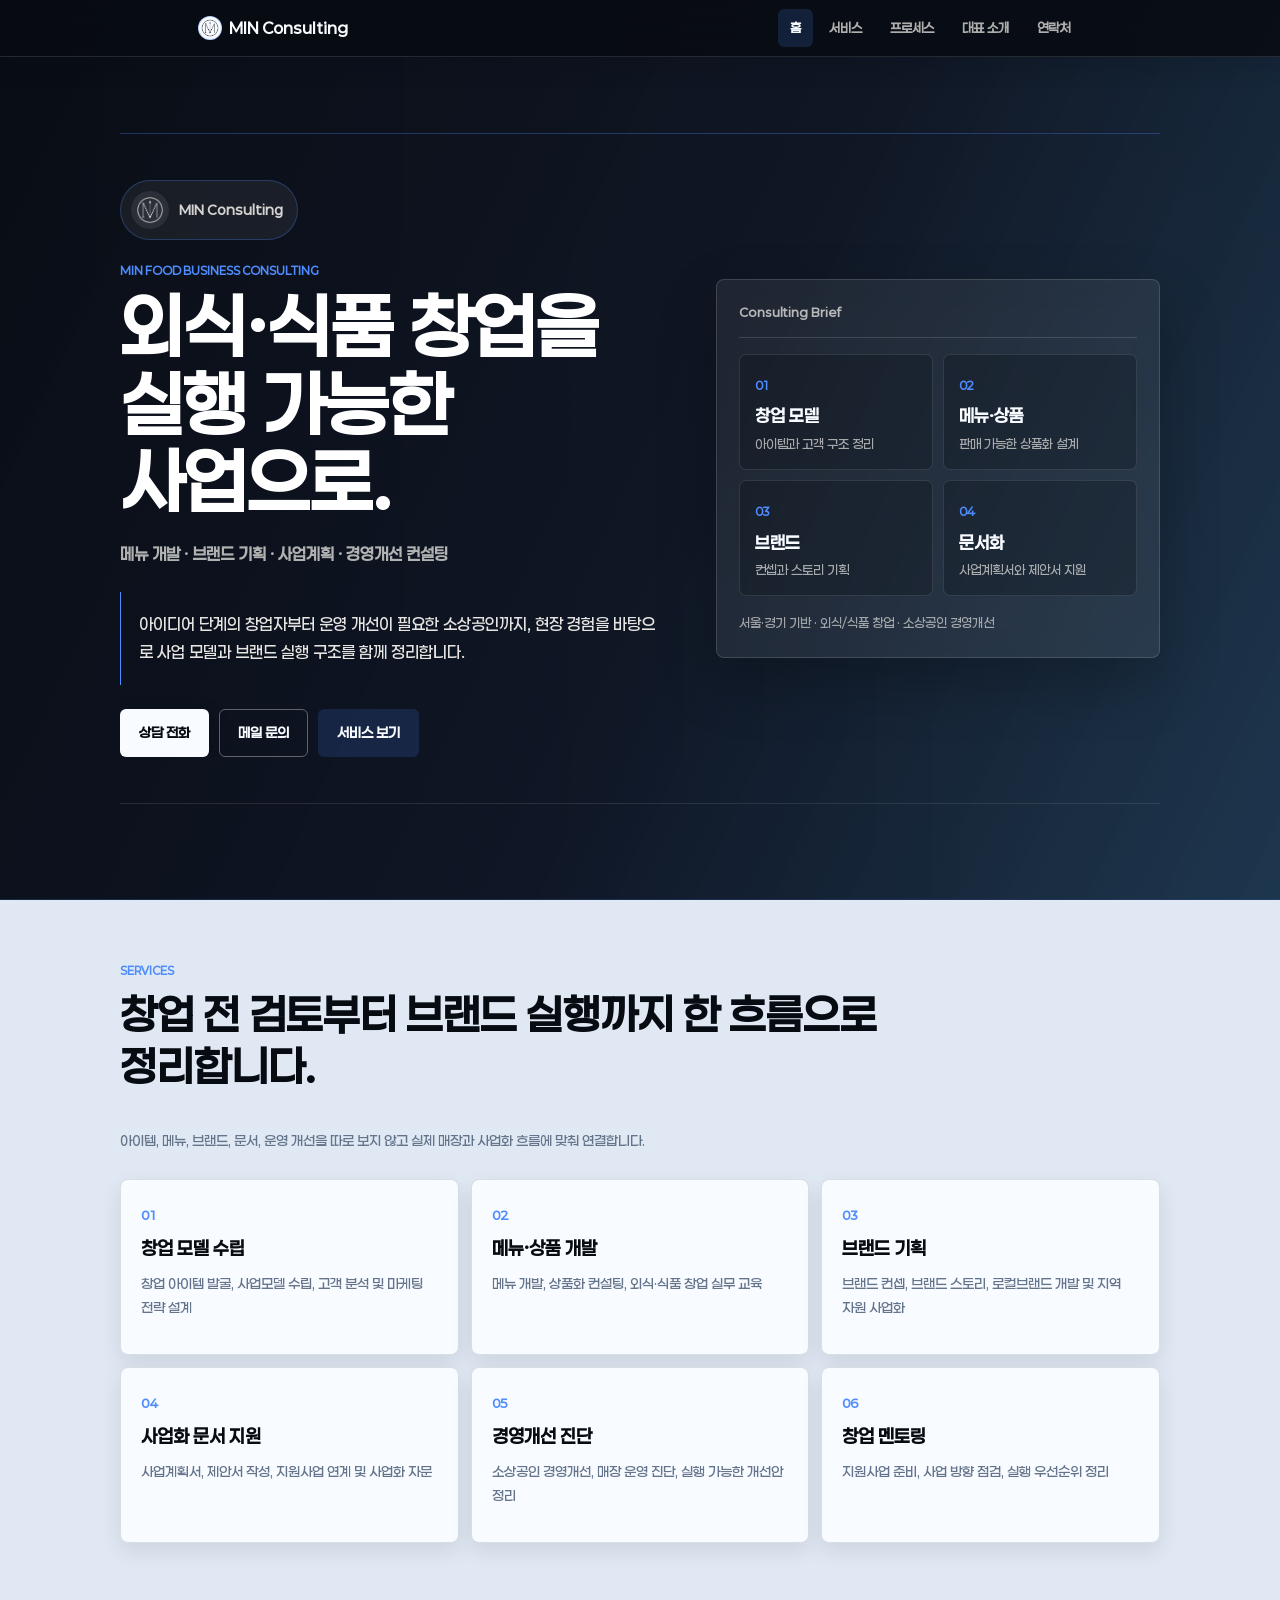
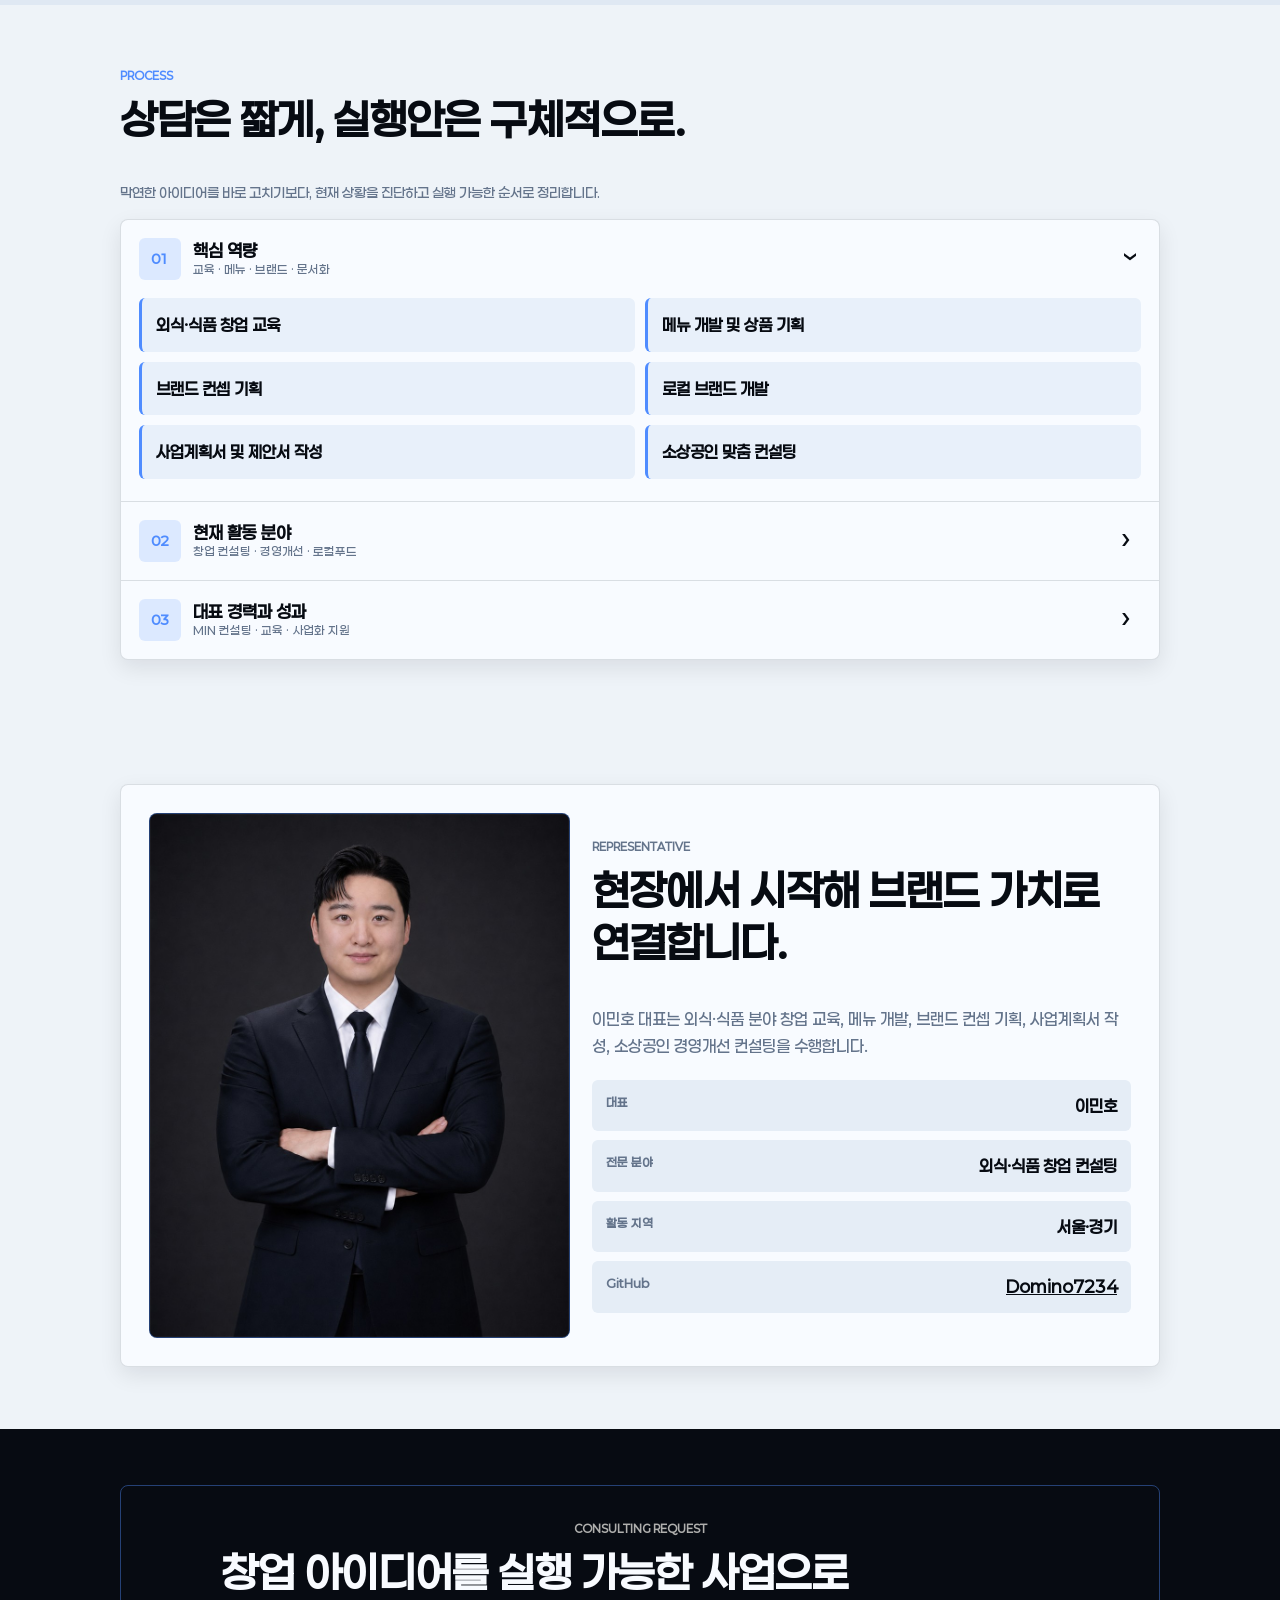
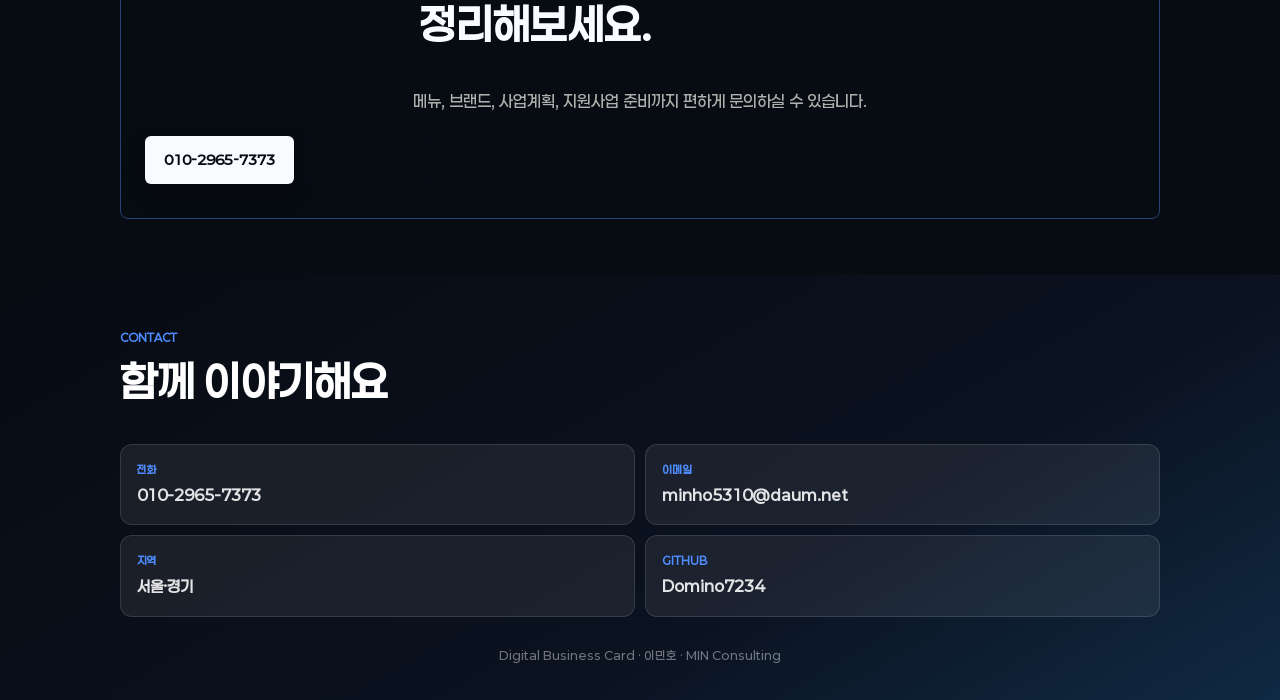
==== commit 0e4aa663: "Apply blue black color palette" ====
--- a/index.html
+++ b/index.html
@@ -19,7 +19,7 @@
   <meta property="og:type" content="profile">
   <meta property="og:url" content="https://domino7234.github.io/">
   <meta property="og:image" content="https://domino7234.github.io/assets/profile-og.png">
-  <meta name="theme-color" content="#111111">
+  <meta name="theme-color" content="#070b12">
   <link rel="icon" type="image/png" href="./assets/min-logo.png">
   <link rel="apple-touch-icon" href="./assets/min-logo.png">
 
--- a/style.css
+++ b/style.css
@@ -7,22 +7,22 @@
 }
 
 :root {
-  --bg: #f5f3ef;
-  --surface: #fffdf8;
-  --surface-2: #ebe6dc;
-  --ink: #171614;
-  --muted: #6d6860;
-  --green: #1e3d36;
-  --green-2: #31584f;
-  --gold: #c6a15b;
-  --clay: #8f6a49;
-  --blue: #343b42;
-  --charcoal: #111111;
-  --charcoal-2: #1c1a17;
-  --line: rgba(23, 22, 20, 0.13);
-  --line-dark: rgba(255, 253, 248, 0.14);
-  --shadow: 0 18px 44px rgba(17, 17, 17, 0.13);
-  --shadow-soft: 0 8px 22px rgba(17, 17, 17, 0.08);
+  --bg: #eef3f8;
+  --surface: #f8fbff;
+  --surface-2: #e5edf6;
+  --ink: #0f172a;
+  --muted: #64748b;
+  --green: #102a43;
+  --green-2: #1e3a5f;
+  --gold: #4f8cff;
+  --clay: #2f5f8f;
+  --blue: #23364d;
+  --charcoal: #070b12;
+  --charcoal-2: #0b1220;
+  --line: rgba(15, 23, 42, 0.13);
+  --line-dark: rgba(226, 239, 255, 0.14);
+  --shadow: 0 18px 44px rgba(7, 11, 18, 0.16);
+  --shadow-soft: 0 8px 22px rgba(7, 11, 18, 0.09);
   --radius: 8px;
   --sans: "Paperlogy", "Noto Sans KR", system-ui, sans-serif;
   --serif: "Paperlogy", "Noto Serif KR", serif;
@@ -53,8 +53,8 @@
   z-index: -1;
   pointer-events: none;
   background:
-    linear-gradient(90deg, rgba(198, 161, 91, 0.08), transparent 38%),
-    linear-gradient(180deg, rgba(17, 17, 17, 0.04), transparent 34%);
+    linear-gradient(90deg, rgba(79, 140, 255, 0.1), transparent 38%),
+    linear-gradient(180deg, rgba(15, 23, 42, 0.06), transparent 34%);
 }
 
 img {
@@ -85,9 +85,9 @@
   inset: 0 0 auto;
   z-index: 50;
   border-bottom: 1px solid rgba(255, 253, 248, 0.12);
-  background: rgba(17, 17, 17, 0.82);
+  background: rgba(7, 11, 18, 0.86);
   backdrop-filter: blur(16px);
-  box-shadow: 0 8px 24px rgba(17, 17, 17, 0.12);
+  box-shadow: 0 8px 24px rgba(7, 11, 18, 0.16);
 }
 
 .nav {
@@ -117,7 +117,7 @@
   width: 24px;
   height: 24px;
   padding: 2px;
-  border: 1px solid rgba(198, 161, 91, 0.34);
+  border: 1px solid rgba(79, 140, 255, 0.36);
   border-radius: 50%;
   background: var(--surface);
   object-fit: contain;
@@ -156,7 +156,7 @@
   border: 1px solid var(--line);
   border-color: var(--line-dark);
   border-radius: 8px;
-  background: rgba(17, 17, 17, 0.96);
+  background: rgba(7, 11, 18, 0.96);
   box-shadow: 0 18px 42px rgba(0, 0, 0, 0.32);
 }
 
@@ -178,7 +178,7 @@
 
 .nav-links a.active,
 .nav-links a:hover {
-  background: rgba(198, 161, 91, 0.13);
+  background: rgba(79, 140, 255, 0.16);
   color: var(--surface);
 }
 
@@ -189,9 +189,9 @@
   align-items: center;
   justify-content: center;
   background:
-    linear-gradient(115deg, rgba(17, 17, 17, 0.98), rgba(28, 26, 23, 0.98) 54%, rgba(30, 61, 54, 0.94)),
-    linear-gradient(90deg, rgba(198, 161, 91, 0.18), transparent);
-  border-bottom: 1px solid rgba(198, 161, 91, 0.2);
+    linear-gradient(115deg, rgba(7, 11, 18, 0.99), rgba(11, 18, 32, 0.98) 54%, rgba(16, 42, 67, 0.94)),
+    linear-gradient(90deg, rgba(79, 140, 255, 0.18), transparent);
+  border-bottom: 1px solid rgba(79, 140, 255, 0.22);
 }
 
 .hero-inner {
@@ -199,7 +199,7 @@
   display: grid;
   gap: 28px;
   text-align: left;
-  border-top: 1px solid rgba(198, 161, 91, 0.28);
+  border-top: 1px solid rgba(79, 140, 255, 0.3);
   border-bottom: 1px solid rgba(255, 253, 248, 0.1);
   padding: 34px 0;
 }
@@ -214,7 +214,7 @@
   width: fit-content;
   margin-bottom: 22px;
   padding: 10px 14px 10px 10px;
-  border: 1px solid rgba(198, 161, 91, 0.24);
+  border: 1px solid rgba(79, 140, 255, 0.28);
   border-radius: 999px;
   display: inline-flex;
   align-items: center;
@@ -247,7 +247,7 @@
   content: "";
   position: absolute;
   inset: -10px;
-  border: 1px solid rgba(198, 161, 91, 0.46);
+  border: 1px solid rgba(79, 140, 255, 0.46);
   border-radius: 50%;
 }
 
@@ -381,7 +381,7 @@
   padding: 15px;
   border: 1px solid rgba(255, 253, 248, 0.11);
   border-radius: 7px;
-  background: rgba(17, 17, 17, 0.24);
+  background: rgba(7, 11, 18, 0.28);
 }
 
 .panel-grid span {
@@ -477,12 +477,12 @@
 }
 
 .btn-outline.dark {
-  border-color: rgba(17, 17, 17, 0.24);
+  border-color: rgba(15, 23, 42, 0.24);
   color: var(--charcoal);
 }
 
 .btn-soft {
-  background: rgba(198, 161, 91, 0.14);
+  background: rgba(79, 140, 255, 0.16);
   color: var(--surface);
 }
 
@@ -541,13 +541,13 @@
   width: 100%;
   max-width: 100%;
   min-height: 0;
-  border: 1px solid rgba(198, 161, 91, 0.48);
+  border: 1px solid rgba(79, 140, 255, 0.42);
   border-radius: var(--radius);
   display: grid;
   place-items: center;
   overflow: hidden;
   background: var(--charcoal);
-  box-shadow: inset 0 0 0 1px rgba(198, 161, 91, 0.12);
+  box-shadow: inset 0 0 0 1px rgba(79, 140, 255, 0.14);
 }
 
 .profile-mark img {
@@ -636,7 +636,7 @@
   border-radius: 6px;
   display: grid;
   place-items: center;
-  background: rgba(198, 161, 91, 0.16);
+  background: rgba(79, 140, 255, 0.16);
   color: var(--gold);
   font-weight: 900;
 }
@@ -674,7 +674,7 @@
   padding: 13px 14px;
   border-left: 3px solid var(--gold);
   border-radius: 6px;
-  background: #f2eee7;
+  background: #e8f0fa;
   color: var(--charcoal);
   font-weight: 700;
 }
@@ -686,7 +686,7 @@
 .timeline {
   display: grid;
   gap: 13px;
-  border-left: 2px solid rgba(191, 143, 69, 0.4);
+  border-left: 2px solid rgba(79, 140, 255, 0.42);
   padding-left: 18px;
 }
 
@@ -716,7 +716,7 @@
 }
 
 .services-section {
-  background: #ece9e3;
+  background: #dfe8f3;
 }
 
 .process-section {
@@ -764,7 +764,7 @@
 
 .cta-card {
   padding: 34px 24px;
-  border: 1px solid rgba(198, 161, 91, 0.42);
+  border: 1px solid rgba(79, 140, 255, 0.42);
   border-radius: var(--radius);
   background: transparent;
   text-align: center;
@@ -781,7 +781,7 @@
 
 .contact-section {
   padding: 54px 20px 34px;
-  background: linear-gradient(150deg, #111111, #1c1a17 64%, #1e3d36);
+  background: linear-gradient(150deg, #070b12, #0b1220 64%, #102a43);
 }
 
 .contact-section h2 {
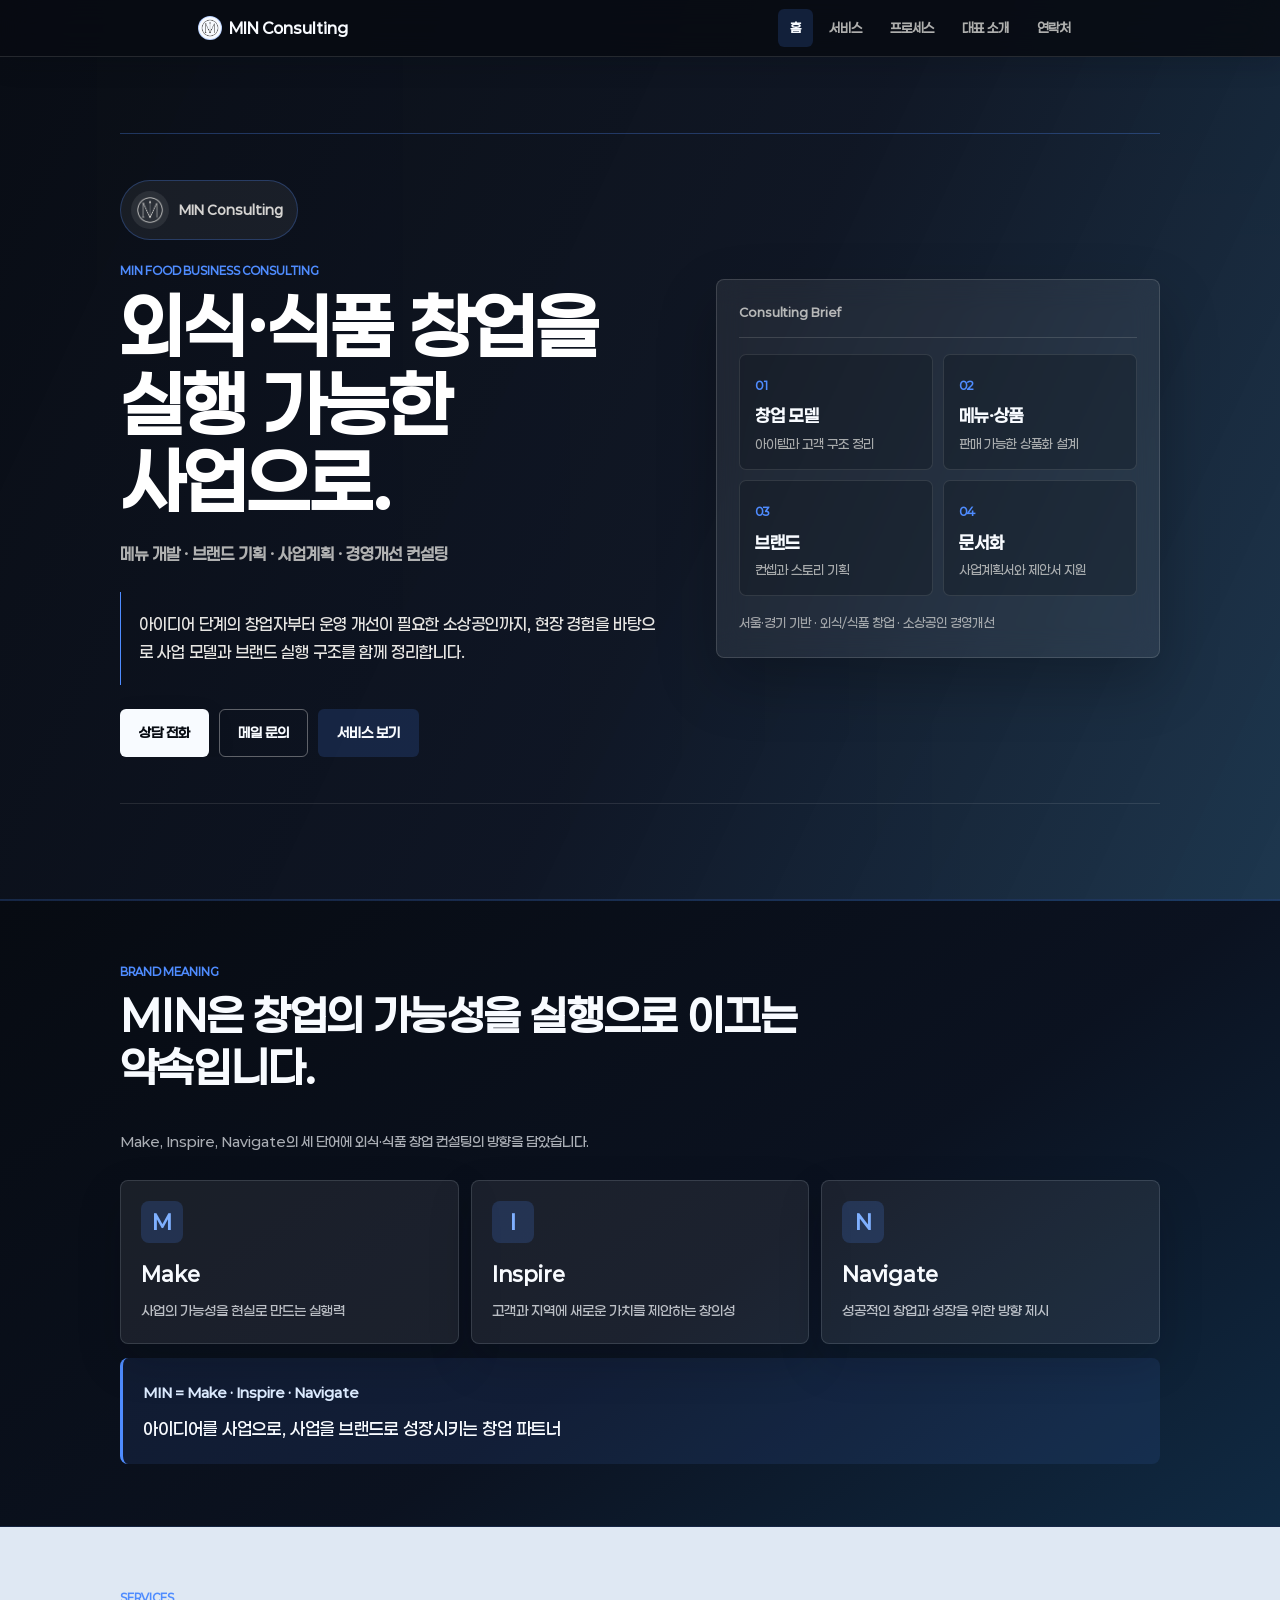
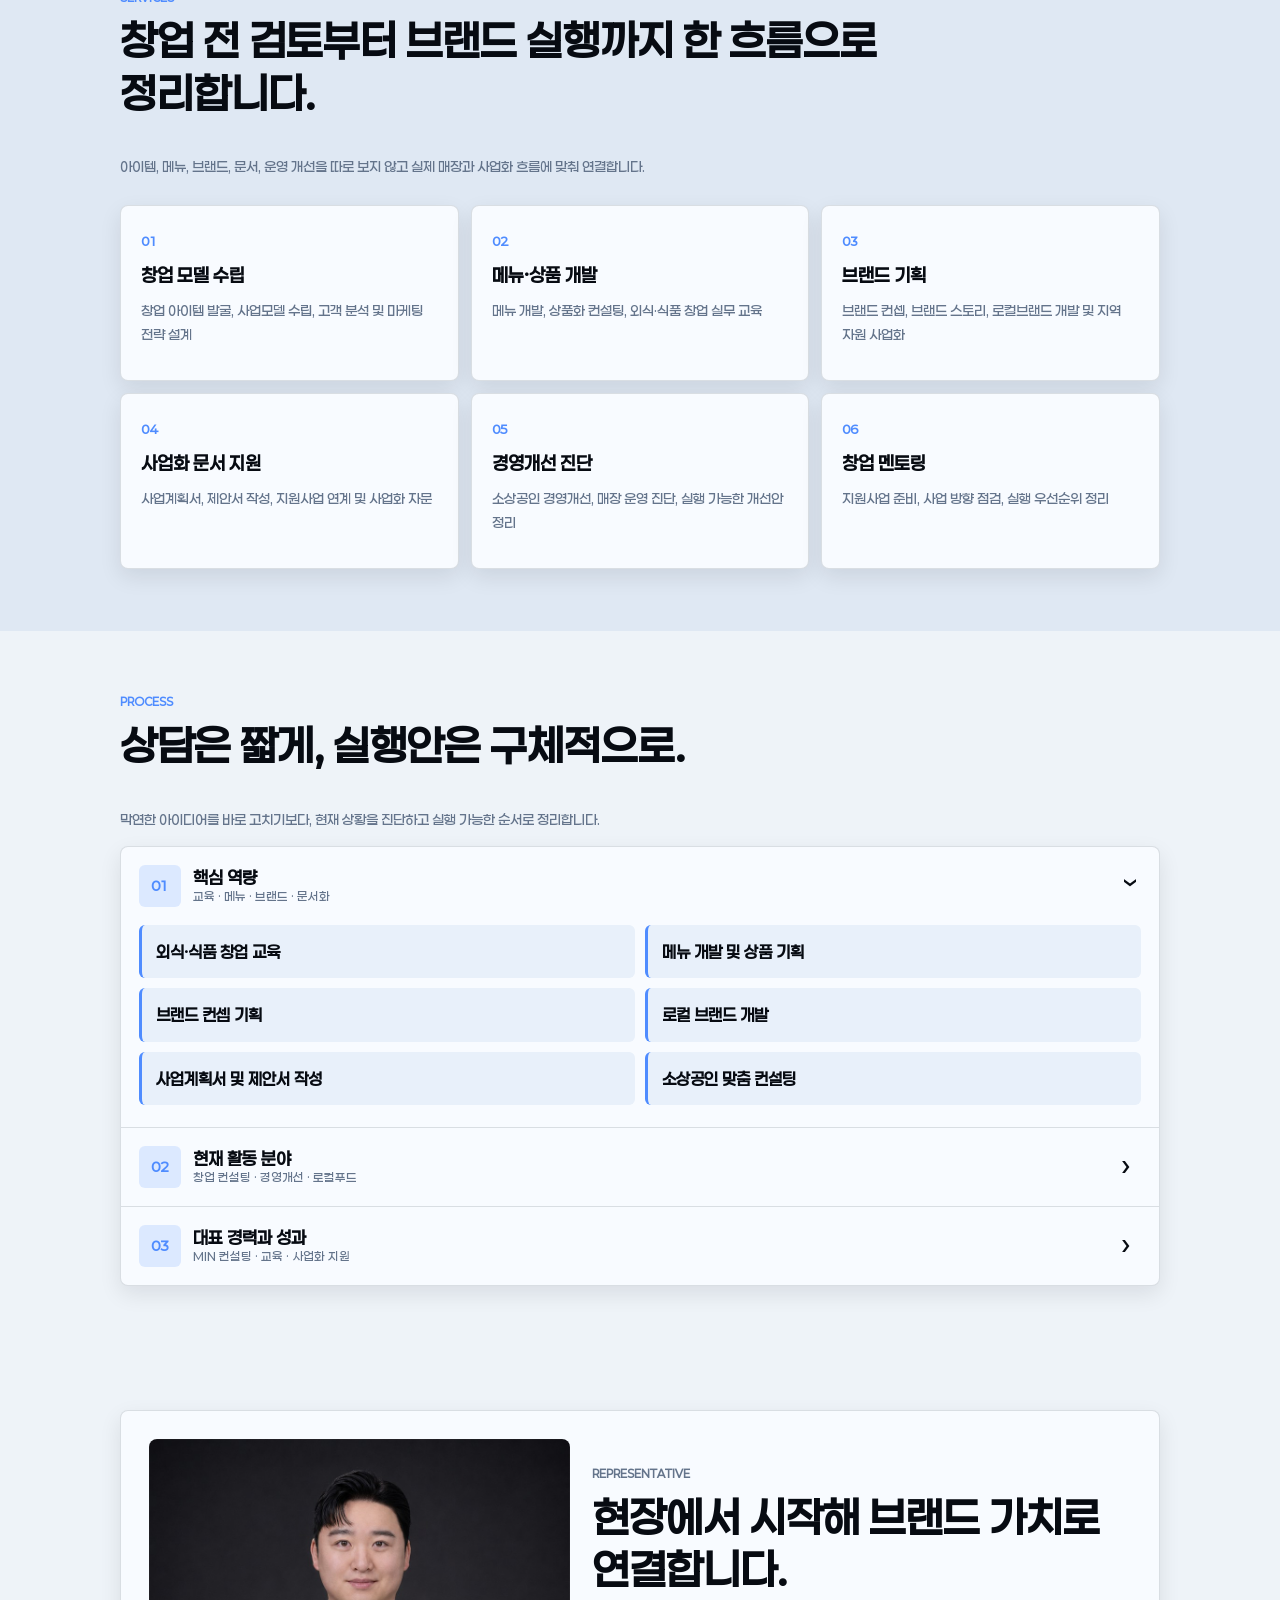
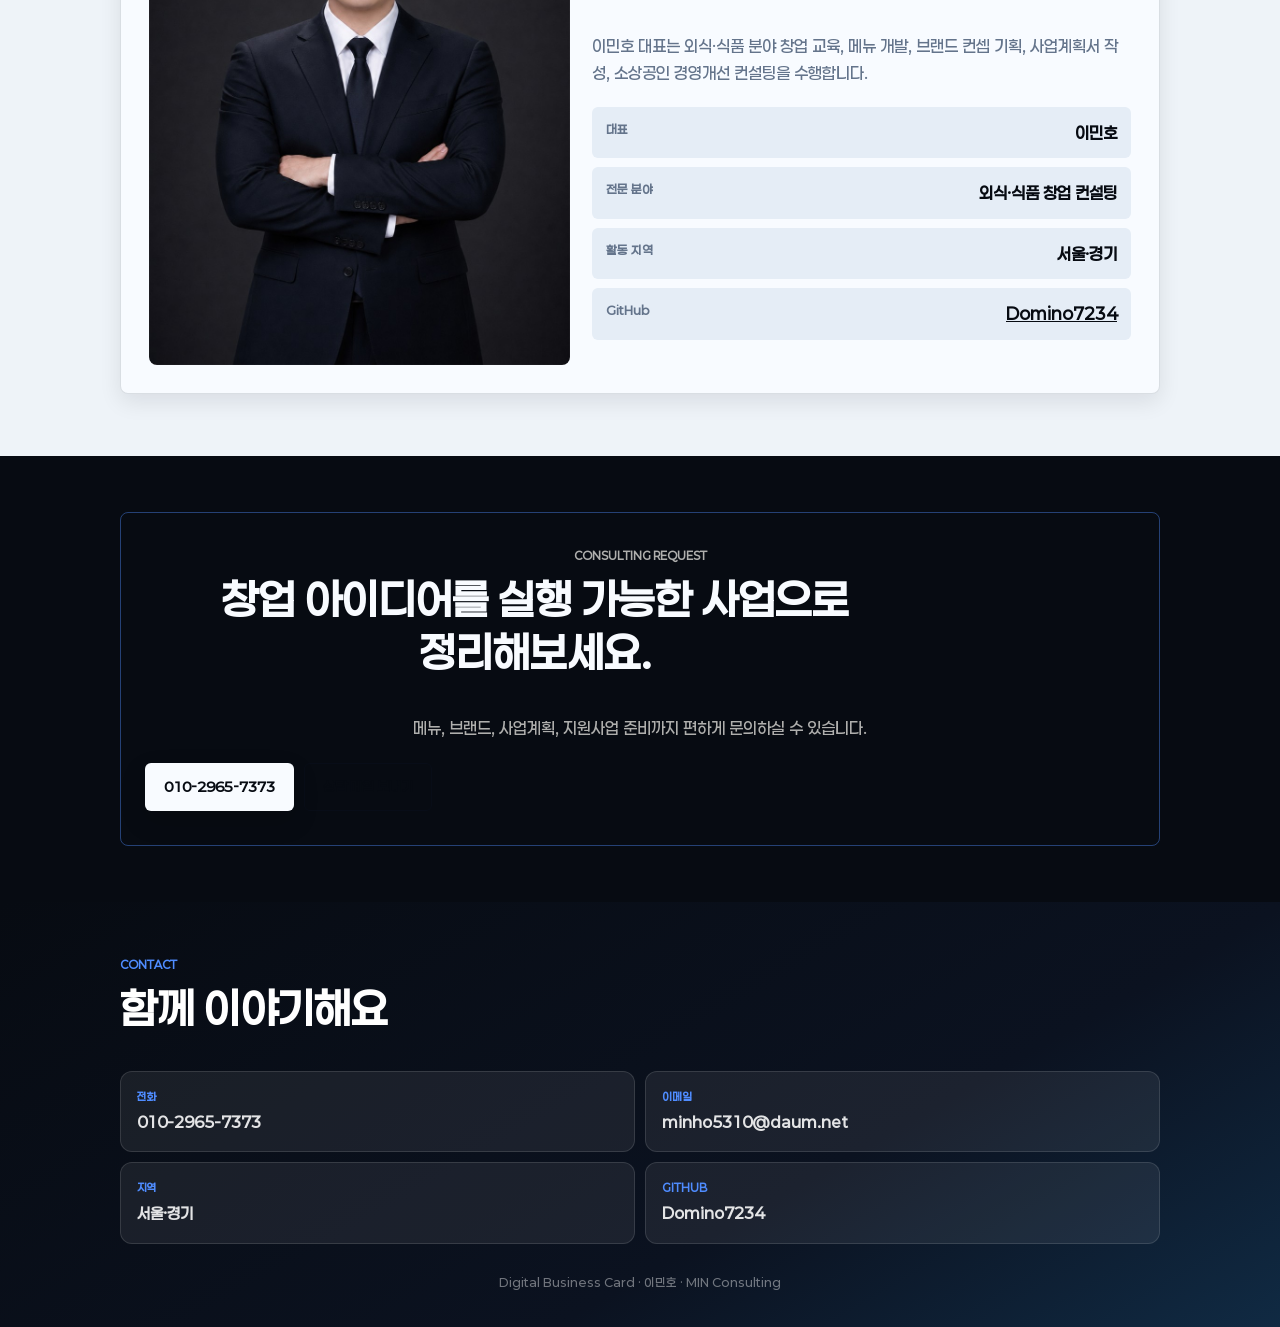
==== commit 3005e36e: "Add MIN brand meaning section" ====
--- a/index.html
+++ b/index.html
@@ -83,6 +83,35 @@
       </div>
     </section>
 
+    <section class="section meaning-section reveal" id="meaning">
+      <div class="section-inner">
+        <p class="section-label">Brand Meaning</p>
+        <h2>MIN은 창업의 가능성을 실행으로 이끄는 약속입니다.</h2>
+        <p class="section-guide">Make, Inspire, Navigate의 세 단어에 외식·식품 창업 컨설팅의 방향을 담았습니다.</p>
+        <div class="meaning-grid">
+          <article>
+            <span>M</span>
+            <h3>Make</h3>
+            <p>사업의 가능성을 현실로 만드는 실행력</p>
+          </article>
+          <article>
+            <span>I</span>
+            <h3>Inspire</h3>
+            <p>고객과 지역에 새로운 가치를 제안하는 창의성</p>
+          </article>
+          <article>
+            <span>N</span>
+            <h3>Navigate</h3>
+            <p>성공적인 창업과 성장을 위한 방향 제시</p>
+          </article>
+        </div>
+        <div class="meaning-statement">
+          <strong>MIN = Make · Inspire · Navigate</strong>
+          <p>아이디어를 사업으로, 사업을 브랜드로 성장시키는 창업 파트너</p>
+        </div>
+      </div>
+    </section>
+
     <section class="section services-section reveal" id="services">
       <div class="section-inner">
         <p class="section-label">Services</p>
--- a/style.css
+++ b/style.css
@@ -511,6 +511,81 @@
   max-width: 680px;
 }
 
+.meaning-section {
+  border-top: 1px solid rgba(79, 140, 255, 0.18);
+  border-bottom: 1px solid rgba(79, 140, 255, 0.18);
+  background: linear-gradient(145deg, #070b12, #0b1220 58%, #102a43);
+  color: var(--surface);
+}
+
+.meaning-section h2 {
+  color: var(--surface);
+}
+
+.meaning-section .section-guide {
+  color: rgba(248, 251, 255, 0.68);
+}
+
+.meaning-grid {
+  display: grid;
+  gap: 12px;
+  margin-top: 26px;
+}
+
+.meaning-grid article {
+  padding: 20px;
+  border: 1px solid rgba(226, 239, 255, 0.14);
+  border-radius: var(--radius);
+  background: rgba(248, 251, 255, 0.07);
+  box-shadow: 0 18px 44px rgba(7, 11, 18, 0.18);
+}
+
+.meaning-grid span {
+  width: 42px;
+  height: 42px;
+  border-radius: 8px;
+  display: grid;
+  place-items: center;
+  background: rgba(79, 140, 255, 0.18);
+  color: #7fb0ff;
+  font-family: var(--serif);
+  font-size: 20px;
+  font-weight: 900;
+}
+
+.meaning-grid h3 {
+  margin: 14px 0 8px;
+  color: var(--surface);
+  font-size: 20px;
+}
+
+.meaning-grid p {
+  margin: 0;
+  color: rgba(248, 251, 255, 0.72);
+  font-size: 14px;
+}
+
+.meaning-statement {
+  margin-top: 14px;
+  padding: 20px;
+  border-left: 3px solid var(--gold);
+  border-radius: var(--radius);
+  background: rgba(79, 140, 255, 0.1);
+}
+
+.meaning-statement strong {
+  color: #dbeafe;
+  font-size: 14px;
+}
+
+.meaning-statement p {
+  margin: 8px 0 0;
+  color: var(--surface);
+  font-family: var(--serif);
+  font-size: 17px;
+  line-height: 1.75;
+}
+
 .profile-card {
   padding: 24px;
   border: 1px solid var(--line);
@@ -541,13 +616,13 @@
   width: 100%;
   max-width: 100%;
   min-height: 0;
-  border: 1px solid rgba(79, 140, 255, 0.42);
+  border: 0;
   border-radius: var(--radius);
   display: grid;
   place-items: center;
   overflow: hidden;
-  background: var(--charcoal);
-  box-shadow: inset 0 0 0 1px rgba(79, 140, 255, 0.14);
+  background: transparent;
+  box-shadow: none;
 }
 
 .profile-mark img {
@@ -877,6 +952,10 @@
     grid-template-columns: repeat(3, 1fr);
   }
 
+  .meaning-grid {
+    grid-template-columns: repeat(3, 1fr);
+  }
+
   .profile-card {
     grid-template-columns: minmax(260px, 0.78fr) 1fr;
     align-items: center;
